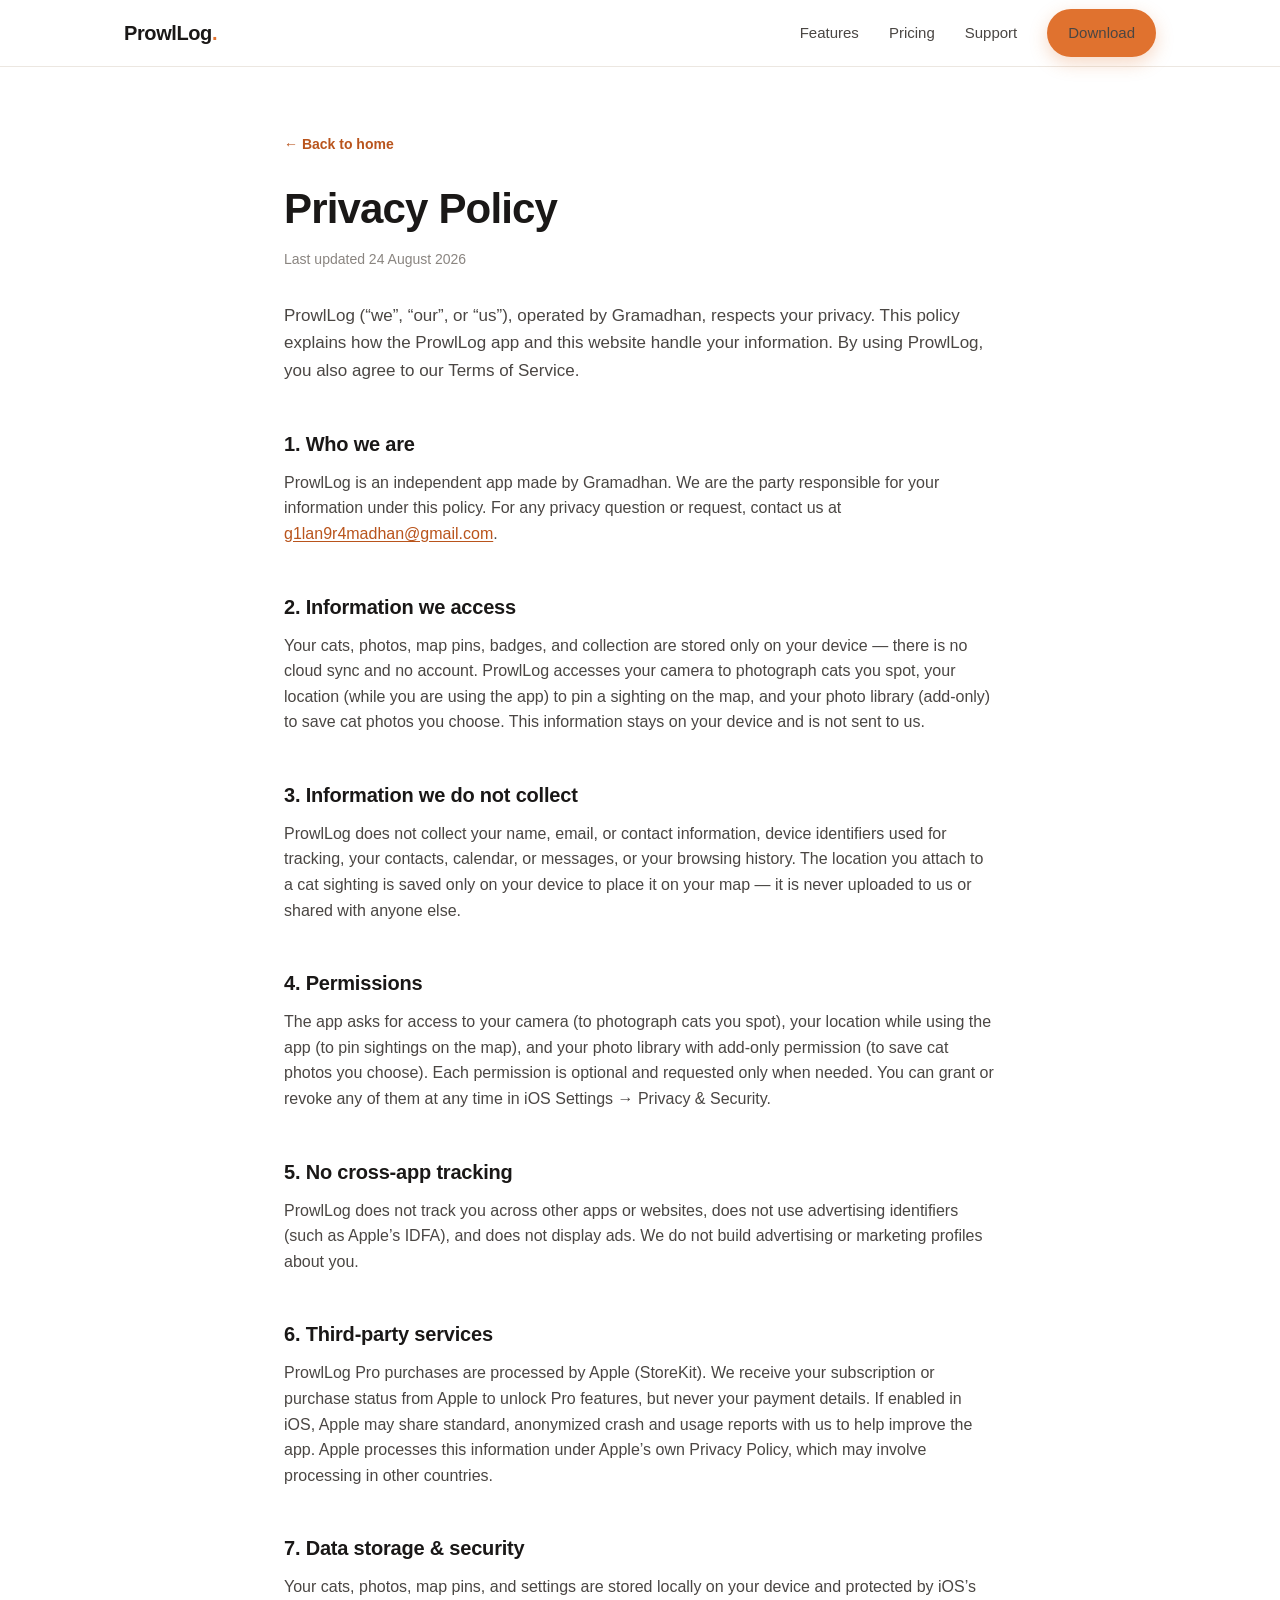
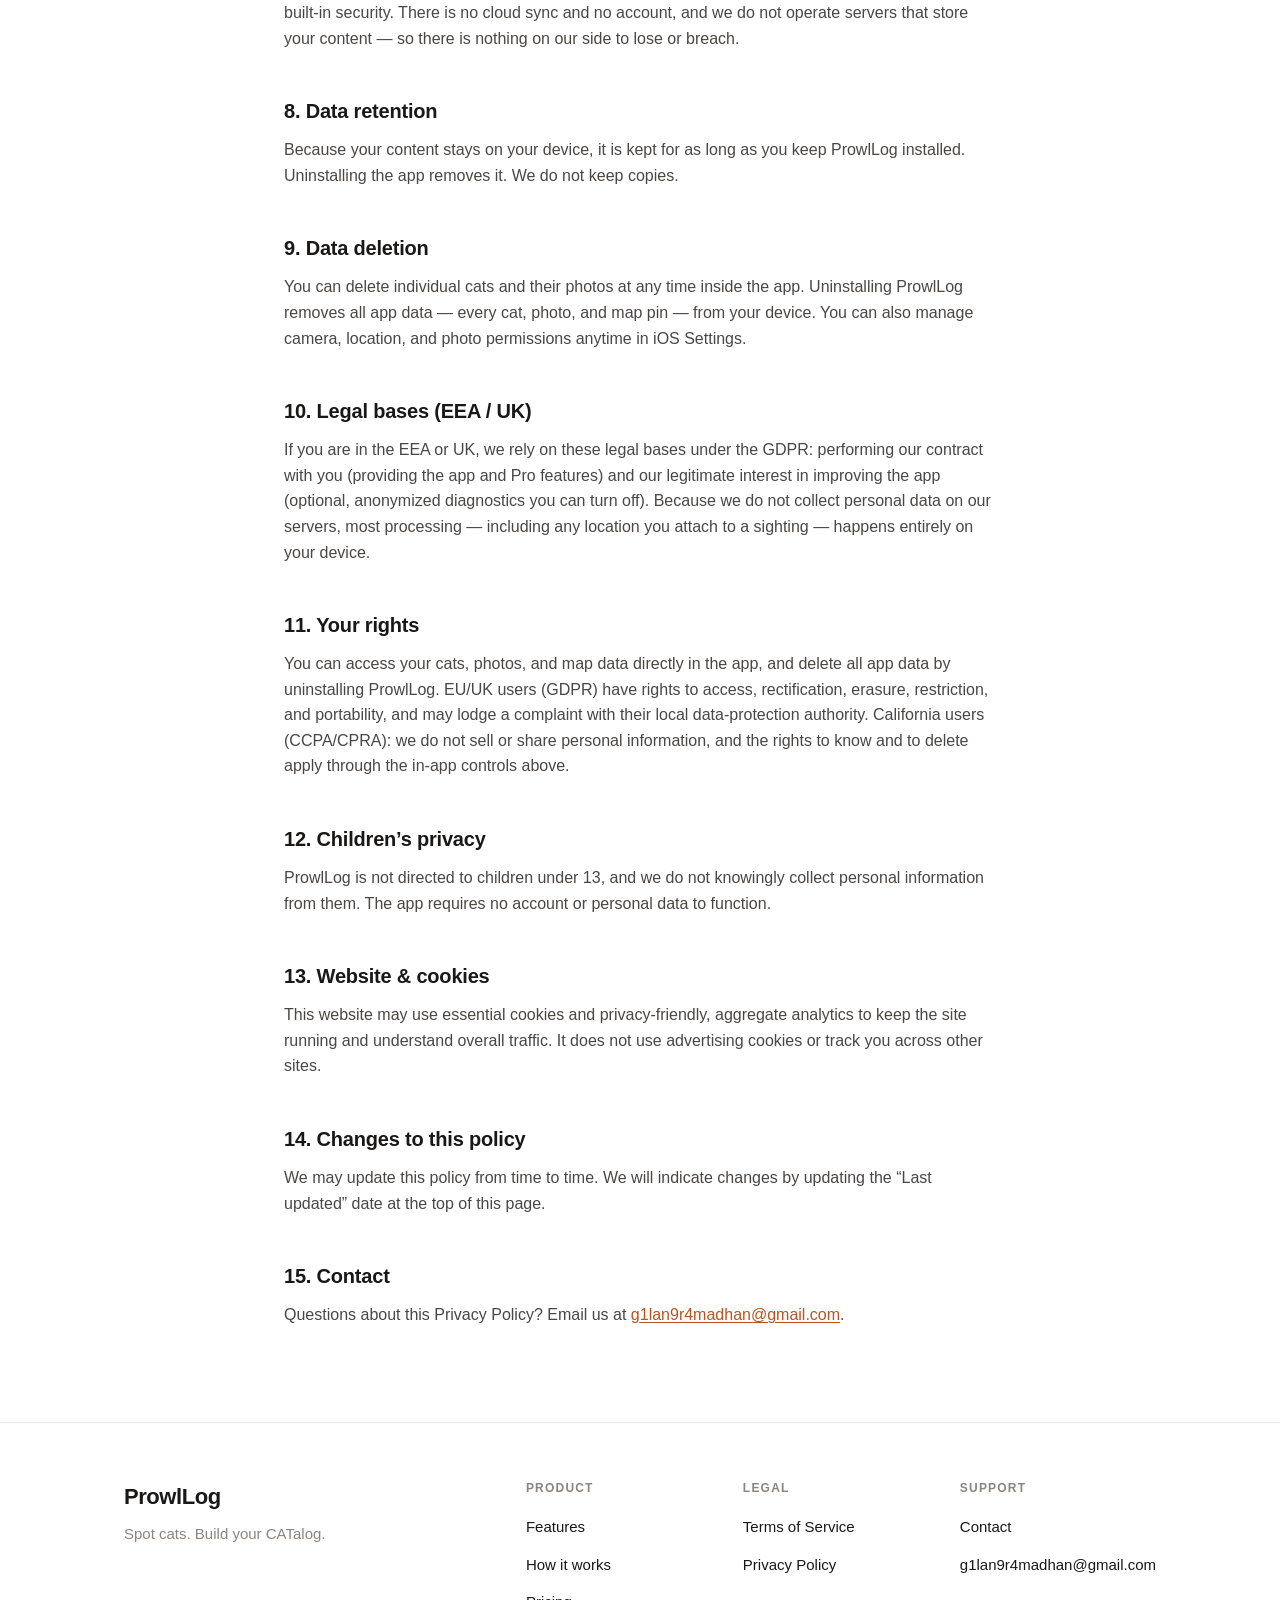
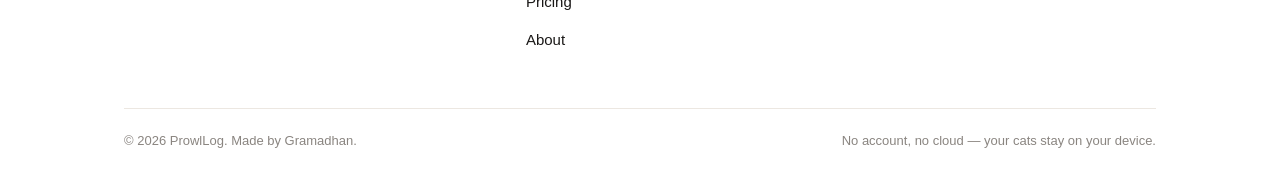
==== privacy.html @ f8a2b611 "Initial commit: ProwlLog App website" ====
<!DOCTYPE html>
<html lang="en">
<head>
  <meta charset="UTF-8" />
  <meta name="viewport" content="width=device-width, initial-scale=1.0" />
  <title>Privacy Policy — ProwlLog</title>
  <meta name="description" content="The Privacy Policy for the ProwlLog app and website." />
  <link rel="stylesheet" href="styles.css" />
  <link rel="icon" href="data:image/svg+xml,<svg xmlns='http://www.w3.org/2000/svg' viewBox='0 0 100 100'><text y='.9em' font-size='90'>🐈</text></svg>" />
</head>
<body>

  <!-- ===== Nav ===== -->
  <header class="nav">
    <div class="wrap nav__inner">
      <a href="index.html" class="brand">ProwlLog<span class="dot">.</span></a>
      <nav class="nav__links">
        <a href="index.html#features">Features</a>
        <a href="index.html#pricing">Pricing</a>
        <a href="index.html#support">Support</a>
        <a href="index.html#download" class="btn btn--primary nav__cta">Download</a>
      </nav>
    </div>
  </header>

  <main class="legal">
    <div class="wrap legal__wrap">
      <a href="index.html" class="back">← Back to home</a>
      <h1>Privacy Policy</h1>
      <p class="updated">Last updated 24 August 2026</p>

      <p class="intro">
        ProwlLog (“we”, “our”, or “us”), operated by Gramadhan, respects your privacy. This policy explains
        how the ProwlLog app and this website handle your information. By using ProwlLog, you also agree to
        our Terms of Service.
      </p>

      <h2>1. Who we are</h2>
      <p>
        ProwlLog is an independent app made by Gramadhan. We are the party responsible for your information under
        this policy. For any privacy question or request, contact us at
        <a class="inline" href="mailto:g1lan9r4madhan@gmail.com">g1lan9r4madhan@gmail.com</a>.
      </p>

      <h2>2. Information we access</h2>
      <p>
        Your cats, photos, map pins, badges, and collection are stored only on your device — there is no
        cloud sync and no account. ProwlLog accesses your camera to photograph cats you spot, your location
        (while you are using the app) to pin a sighting on the map, and your photo library (add-only) to save
        cat photos you choose. This information stays on your device and is not sent to us.
      </p>

      <h2>3. Information we do not collect</h2>
      <p>
        ProwlLog does not collect your name, email, or contact information, device identifiers used for
        tracking, your contacts, calendar, or messages, or your browsing history. The location you attach to a
        cat sighting is saved only on your device to place it on your map — it is never uploaded to us or
        shared with anyone else.
      </p>

      <h2>4. Permissions</h2>
      <p>
        The app asks for access to your camera (to photograph cats you spot), your location while using the app
        (to pin sightings on the map), and your photo library with add-only permission (to save cat photos you
        choose). Each permission is optional and requested only when needed. You can grant or revoke any of them
        at any time in iOS Settings → Privacy &amp; Security.
      </p>

      <h2>5. No cross-app tracking</h2>
      <p>
        ProwlLog does not track you across other apps or websites, does not use advertising identifiers (such as
        Apple’s IDFA), and does not display ads. We do not build advertising or marketing profiles about you.
      </p>

      <h2>6. Third-party services</h2>
      <p>
        ProwlLog Pro purchases are processed by Apple (StoreKit). We receive your subscription or purchase status
        from Apple to unlock Pro features, but never your payment details. If enabled in iOS, Apple may share
        standard, anonymized crash and usage reports with us to help improve the app. Apple processes this
        information under Apple’s own Privacy Policy, which may involve processing in other countries.
      </p>

      <h2>7. Data storage &amp; security</h2>
      <p>
        Your cats, photos, map pins, and settings are stored locally on your device and protected by iOS’s
        built-in security. There is no cloud sync and no account, and we do not operate servers that store your
        content — so there is nothing on our side to lose or breach.
      </p>

      <h2>8. Data retention</h2>
      <p>
        Because your content stays on your device, it is kept for as long as you keep ProwlLog installed.
        Uninstalling the app removes it. We do not keep copies.
      </p>

      <h2>9. Data deletion</h2>
      <p>
        You can delete individual cats and their photos at any time inside the app. Uninstalling ProwlLog removes
        all app data — every cat, photo, and map pin — from your device. You can also manage camera, location,
        and photo permissions anytime in iOS Settings.
      </p>

      <h2>10. Legal bases (EEA / UK)</h2>
      <p>
        If you are in the EEA or UK, we rely on these legal bases under the GDPR: performing our contract with
        you (providing the app and Pro features) and our legitimate interest in improving the app (optional,
        anonymized diagnostics you can turn off). Because we do not collect personal data on our servers, most
        processing — including any location you attach to a sighting — happens entirely on your device.
      </p>

      <h2>11. Your rights</h2>
      <p>
        You can access your cats, photos, and map data directly in the app, and delete all app data by
        uninstalling ProwlLog. EU/UK users (GDPR) have rights to access, rectification, erasure, restriction,
        and portability, and may lodge a complaint with their local data-protection authority. California users
        (CCPA/CPRA): we do not sell or share personal information, and the rights to know and to delete apply
        through the in-app controls above.
      </p>

      <h2>12. Children’s privacy</h2>
      <p>
        ProwlLog is not directed to children under 13, and we do not knowingly collect personal information from
        them. The app requires no account or personal data to function.
      </p>

      <h2>13. Website &amp; cookies</h2>
      <p>
        This website may use essential cookies and privacy-friendly, aggregate analytics to keep the site running
        and understand overall traffic. It does not use advertising cookies or track you across other sites.
      </p>

      <h2>14. Changes to this policy</h2>
      <p>
        We may update this policy from time to time. We will indicate changes by updating the “Last updated”
        date at the top of this page.
      </p>

      <h2>15. Contact</h2>
      <p>
        Questions about this Privacy Policy? Email us at
        <a class="inline" href="mailto:g1lan9r4madhan@gmail.com">g1lan9r4madhan@gmail.com</a>.
      </p>
    </div>
  </main>

  <!-- ===== Footer ===== -->
  <footer class="footer">
    <div class="wrap">
      <div class="footer__grid">
        <div class="footer__brand">
          <div class="name">ProwlLog</div>
          <div class="tag">Spot cats. Build your CATalog.</div>
        </div>
        <div class="footer__col">
          <h4>Product</h4>
          <ul>
            <li><a href="index.html#features">Features</a></li>
            <li><a href="index.html#how">How it works</a></li>
            <li><a href="index.html#pricing">Pricing</a></li>
            <li><a href="index.html#support">About</a></li>
          </ul>
        </div>
        <div class="footer__col">
          <h4>Legal</h4>
          <ul>
            <li><a href="terms.html">Terms of Service</a></li>
            <li><a href="privacy.html">Privacy Policy</a></li>
          </ul>
        </div>
        <div class="footer__col">
          <h4>Support</h4>
          <ul>
            <li><a href="mailto:g1lan9r4madhan@gmail.com">Contact</a></li>
            <li><a href="mailto:g1lan9r4madhan@gmail.com">g1lan9r4madhan@gmail.com</a></li>
          </ul>
        </div>
      </div>
      <div class="footer__bottom">
        <span>© 2026 ProwlLog. Made by Gramadhan.</span>
        <span>No account, no cloud — your cats stay on your device.</span>
      </div>
    </div>
  </footer>

</body>
</html>
---- styles.css ----
/* ===========================================================
   ProwlLog — Landing site styles
   Clean, minimal, warm accent. Light theme.
   =========================================================== */

:root {
  /* Palette */
  --bg: #ffffff;
  --bg-soft: #faf8f5;      /* warm off-white */
  --bg-card: #ffffff;
  --ink: #1a1817;          /* near-black text */
  --ink-soft: #4a4643;     /* secondary text */
  --muted: #8a8580;        /* labels, captions */
  --line: #ece7e1;         /* hairline borders */
  --accent: #e0722f;       /* warm amber */
  --accent-soft: #f6ede4;  /* accent tint */
  --accent-ink: #b9541c;   /* accent text on light */

  --radius: 18px;
  --radius-sm: 12px;
  --maxw: 1080px;
  --shadow: 0 1px 2px rgba(26, 24, 23, .04), 0 12px 32px rgba(26, 24, 23, .06);

  --font: -apple-system, BlinkMacSystemFont, "SF Pro Display", "Inter",
          "Segoe UI", Roboto, Helvetica, Arial, sans-serif;
}

* { box-sizing: border-box; }

html { scroll-behavior: smooth; }

body {
  margin: 0;
  font-family: var(--font);
  color: var(--ink);
  background: var(--bg);
  line-height: 1.6;
  -webkit-font-smoothing: antialiased;
  text-rendering: optimizeLegibility;
}

img { max-width: 100%; display: block; }

a { color: inherit; text-decoration: none; }

.wrap {
  width: 100%;
  max-width: var(--maxw);
  margin: 0 auto;
  padding: 0 24px;
}

/* ---------- Nav ---------- */
.nav {
  position: sticky;
  top: 0;
  z-index: 50;
  background: rgba(255, 255, 255, .78);
  backdrop-filter: saturate(180%) blur(18px);
  -webkit-backdrop-filter: saturate(180%) blur(18px);
  border-bottom: 1px solid var(--line);
}
.nav__inner {
  display: flex;
  align-items: center;
  justify-content: space-between;
  height: 66px;
}
.brand {
  font-weight: 800;
  font-size: 20px;
  letter-spacing: -0.02em;
}
.brand .dot { color: var(--accent); }
.nav__links {
  display: flex;
  gap: 30px;
  align-items: center;
}
.nav__links a {
  color: var(--ink-soft);
  font-size: 15px;
  font-weight: 500;
  transition: color .15s ease;
}
.nav__links a:hover { color: var(--ink); }

.btn {
  display: inline-flex;
  align-items: center;
  gap: 8px;
  font-weight: 600;
  font-size: 15px;
  padding: 11px 20px;
  border-radius: 999px;
  transition: transform .12s ease, box-shadow .15s ease, background .15s ease;
  border: 1px solid transparent;
  cursor: pointer;
}
.btn--primary {
  background: var(--accent);
  color: #fff;
  box-shadow: 0 6px 18px rgba(224, 114, 47, .28);
}
.btn--primary:hover { transform: translateY(-1px); box-shadow: 0 10px 24px rgba(224, 114, 47, .34); }
.btn--ghost {
  background: transparent;
  color: var(--ink);
  border-color: var(--line);
}
.btn--ghost:hover { background: var(--bg-soft); }

.nav__cta { display: inline-flex; }

/* ---------- Hero ---------- */
.hero {
  position: relative;
  overflow: hidden;
  padding: 96px 0 80px;
  background:
    radial-gradient(120% 90% at 80% -10%, rgba(224,114,47,.10), transparent 60%),
    radial-gradient(90% 80% at 0% 0%, rgba(224,114,47,.05), transparent 55%),
    var(--bg);
}
.hero__inner { max-width: 760px; }
.eyebrow {
  display: inline-flex;
  align-items: center;
  gap: 8px;
  font-size: 13px;
  font-weight: 600;
  letter-spacing: .02em;
  color: var(--accent-ink);
  background: var(--accent-soft);
  padding: 7px 14px;
  border-radius: 999px;
  margin-bottom: 22px;
}
.hero h1 {
  font-size: clamp(38px, 6vw, 62px);
  line-height: 1.05;
  letter-spacing: -0.03em;
  font-weight: 800;
  margin: 0 0 20px;
}
.hero p.lead {
  font-size: clamp(17px, 2.3vw, 20px);
  color: var(--ink-soft);
  margin: 0 0 34px;
  max-width: 620px;
}
.hero__cta { display: flex; gap: 14px; flex-wrap: wrap; align-items: center; }
.hero__note { color: var(--muted); font-size: 14px; }

/* ---------- Section scaffolding ---------- */
.section { padding: 84px 0; }
.section--soft { background: var(--bg-soft); border-top: 1px solid var(--line); border-bottom: 1px solid var(--line); }
.section__head { max-width: 640px; margin-bottom: 48px; }
.section__head.center { margin-left: auto; margin-right: auto; text-align: center; }
.kicker {
  text-transform: uppercase;
  letter-spacing: .12em;
  font-size: 12px;
  font-weight: 700;
  color: var(--accent-ink);
  margin: 0 0 12px;
}
.section h2 {
  font-size: clamp(28px, 4vw, 40px);
  letter-spacing: -0.02em;
  font-weight: 800;
  margin: 0 0 14px;
  line-height: 1.1;
}
.section__head p { color: var(--ink-soft); font-size: 17px; margin: 0; }

/* ---------- Features ---------- */
.grid {
  display: grid;
  grid-template-columns: repeat(3, 1fr);
  gap: 20px;
}
.card {
  background: var(--bg-card);
  border: 1px solid var(--line);
  border-radius: var(--radius);
  padding: 26px;
  box-shadow: var(--shadow);
  transition: transform .15s ease, box-shadow .15s ease;
}
.card:hover { transform: translateY(-3px); box-shadow: 0 4px 8px rgba(26,24,23,.05), 0 20px 44px rgba(26,24,23,.10); }
.card__icon {
  width: 46px; height: 46px;
  display: grid; place-items: center;
  border-radius: 12px;
  background: var(--accent-soft);
  font-size: 22px;
  margin-bottom: 16px;
}
.card h3 { margin: 0 0 8px; font-size: 18px; letter-spacing: -0.01em; }
.card p { margin: 0; color: var(--ink-soft); font-size: 15px; }

/* ---------- How it works ---------- */
.steps { display: grid; grid-template-columns: repeat(3, 1fr); gap: 24px; counter-reset: step; }
.step { position: relative; padding-top: 8px; }
.step__num {
  width: 40px; height: 40px;
  display: grid; place-items: center;
  border-radius: 999px;
  background: var(--accent);
  color: #fff;
  font-weight: 700;
  margin-bottom: 16px;
}
.step h3 { margin: 0 0 6px; font-size: 19px; }
.step p { margin: 0; color: var(--ink-soft); font-size: 15px; }

/* ---------- Pricing ---------- */
.pricing { display: grid; grid-template-columns: repeat(2, 1fr); gap: 22px; max-width: 760px; margin: 0 auto; }
.plan {
  background: var(--bg-card);
  border: 1px solid var(--line);
  border-radius: var(--radius);
  padding: 32px;
  box-shadow: var(--shadow);
  position: relative;
}
.plan--featured { border-color: var(--accent); box-shadow: 0 8px 30px rgba(224,114,47,.16); }
.plan__tag {
  position: absolute; top: 20px; right: 20px;
  font-size: 12px; font-weight: 700;
  color: var(--accent-ink); background: var(--accent-soft);
  padding: 5px 11px; border-radius: 999px;
}
.plan h3 { margin: 0 0 6px; font-size: 20px; }
.plan__price { font-size: 34px; font-weight: 800; letter-spacing: -0.02em; margin: 12px 0 4px; }
.plan__price span { font-size: 15px; font-weight: 500; color: var(--muted); }
.plan__sub { color: var(--ink-soft); font-size: 15px; margin: 0 0 20px; }
.plan ul { list-style: none; padding: 0; margin: 0 0 26px; }
.plan li { position: relative; padding-left: 26px; margin-bottom: 10px; color: var(--ink-soft); font-size: 15px; }
.plan li::before {
  content: "✓"; position: absolute; left: 0; top: 0;
  color: var(--accent); font-weight: 800;
}
.plan .btn { width: 100%; justify-content: center; }
.pricing__note { text-align: center; color: var(--muted); font-size: 13px; margin-top: 24px; max-width: 620px; margin-left: auto; margin-right: auto; }

/* ---------- Support ---------- */
.support__box {
  background: var(--bg-card);
  border: 1px solid var(--line);
  border-radius: var(--radius);
  padding: 40px;
  box-shadow: var(--shadow);
  display: grid;
  grid-template-columns: 1.3fr 1fr;
  gap: 32px;
  align-items: center;
}
.support__box h2 { margin: 0 0 10px; }
.support__box p { margin: 0; color: var(--ink-soft); }
.support__mail {
  text-align: center;
}
.support__mail .btn { margin-top: 4px; }
.support__mail .addr { display: block; margin-top: 14px; color: var(--muted); font-size: 14px; }

/* ---------- Footer ---------- */
.footer {
  border-top: 1px solid var(--line);
  padding: 56px 0 40px;
  background: var(--bg);
}
.footer__grid {
  display: grid;
  grid-template-columns: 2fr 1fr 1fr 1fr;
  gap: 32px;
}
.footer__brand .name { font-weight: 800; font-size: 22px; letter-spacing: -0.02em; }
.footer__brand .tag { color: var(--muted); margin-top: 8px; font-size: 15px; }
.footer__col h4 {
  text-transform: uppercase;
  letter-spacing: .1em;
  font-size: 12px;
  font-weight: 700;
  color: var(--muted);
  margin: 0 0 16px;
}
.footer__col ul { list-style: none; margin: 0; padding: 0; }
.footer__col li { margin-bottom: 12px; }
.footer__col a, .footer__col span { color: var(--ink); font-size: 15px; }
.footer__col a:hover { color: var(--accent-ink); }
.footer__bottom {
  margin-top: 44px;
  padding-top: 22px;
  border-top: 1px solid var(--line);
  display: flex;
  justify-content: space-between;
  flex-wrap: wrap;
  gap: 10px;
  color: var(--muted);
  font-size: 13px;
}

/* ---------- Legal pages ---------- */
.legal { padding: 64px 0 80px; }
.legal__wrap { max-width: 760px; margin: 0 auto; }
.legal a.back { color: var(--accent-ink); font-size: 14px; font-weight: 600; }
.legal h1 { font-size: clamp(30px, 5vw, 42px); letter-spacing: -0.02em; margin: 18px 0 6px; }
.legal .updated { color: var(--muted); font-size: 14px; margin: 0 0 32px; }
.legal .intro { font-size: 17px; color: var(--ink-soft); margin-bottom: 8px; }
.legal h2 {
  font-size: 20px;
  letter-spacing: -0.01em;
  margin: 36px 0 10px;
  padding-top: 8px;
}
.legal p { color: var(--ink-soft); margin: 0 0 14px; }
.legal a.inline { color: var(--accent-ink); text-decoration: underline; text-underline-offset: 2px; }

/* ---------- Responsive ---------- */
@media (max-width: 860px) {
  .grid, .steps { grid-template-columns: 1fr; }
  .pricing { grid-template-columns: 1fr; }
  .support__box { grid-template-columns: 1fr; text-align: center; }
  .footer__grid { grid-template-columns: 1fr 1fr; }
  .nav__links a:not(.nav__cta) { display: none; }
}
@media (max-width: 520px) {
  .footer__grid { grid-template-columns: 1fr; }
  .section { padding: 60px 0; }
  .hero { padding: 72px 0 60px; }
}
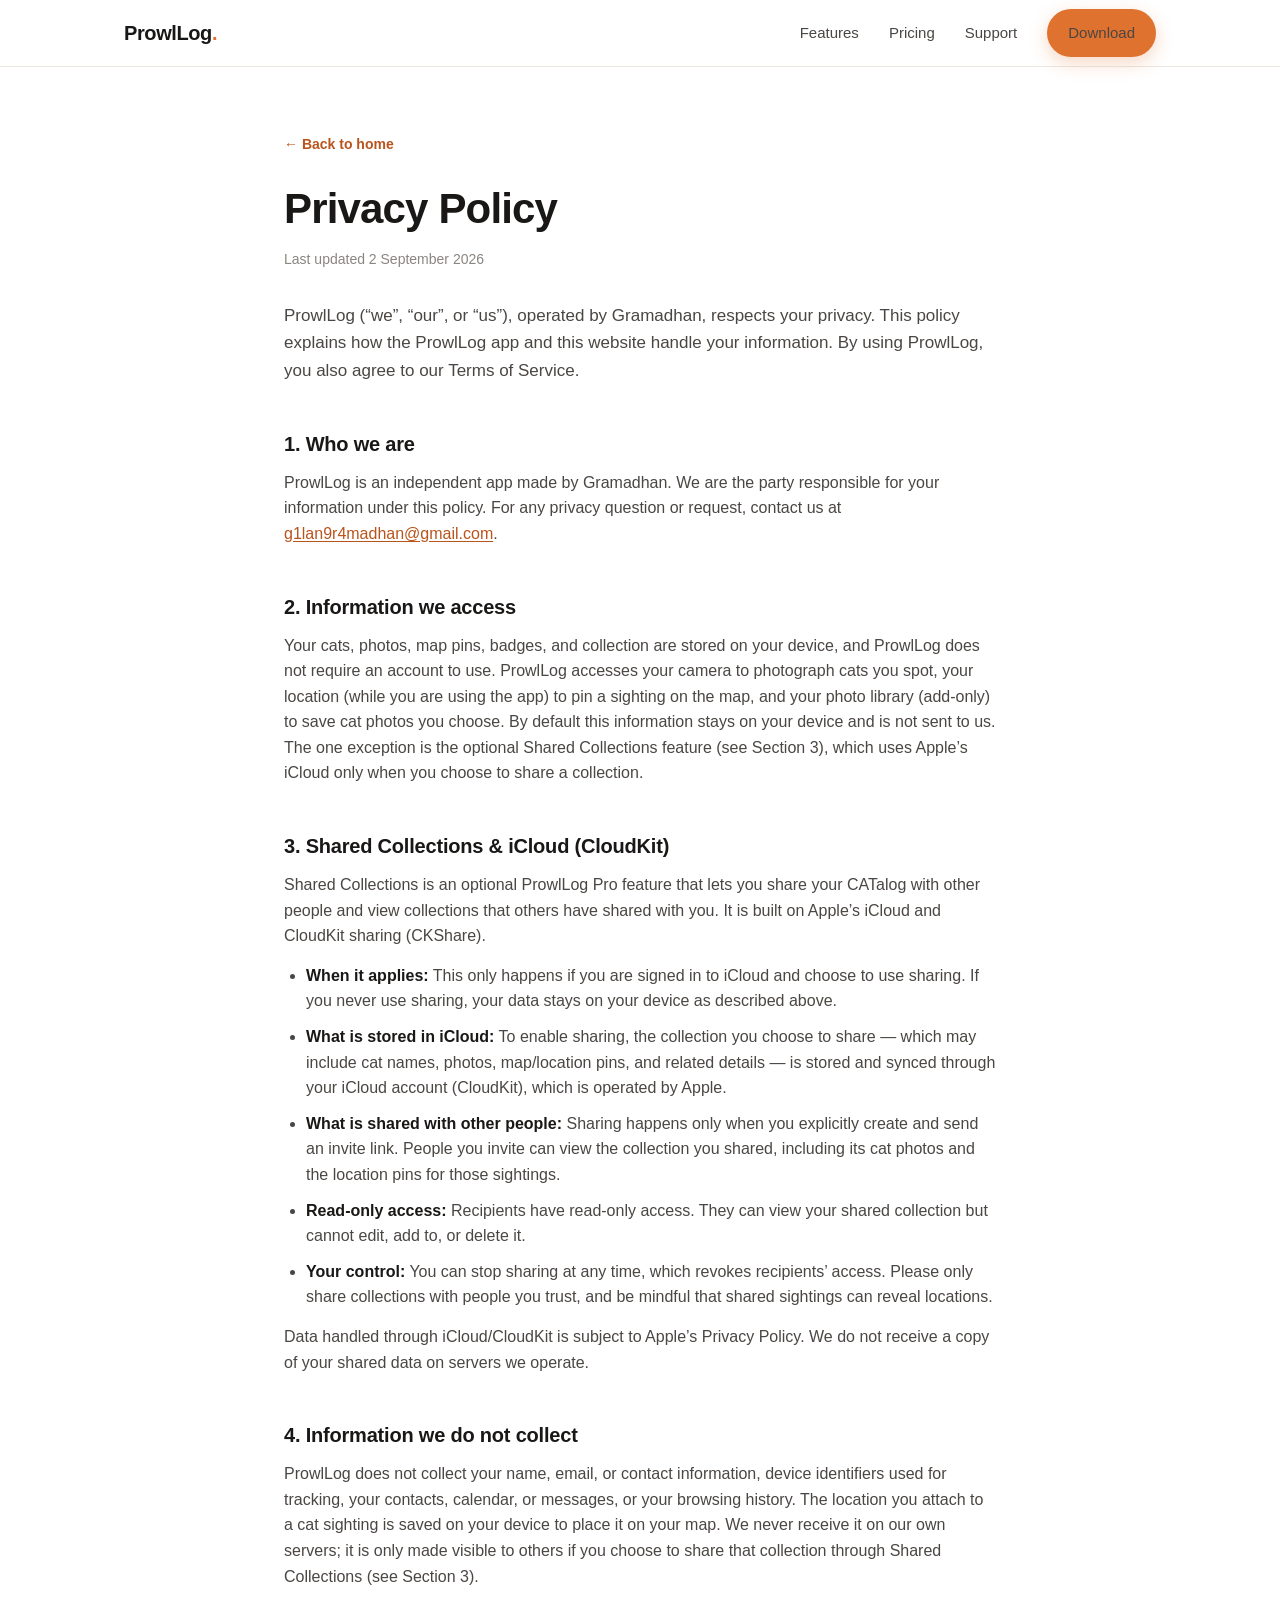
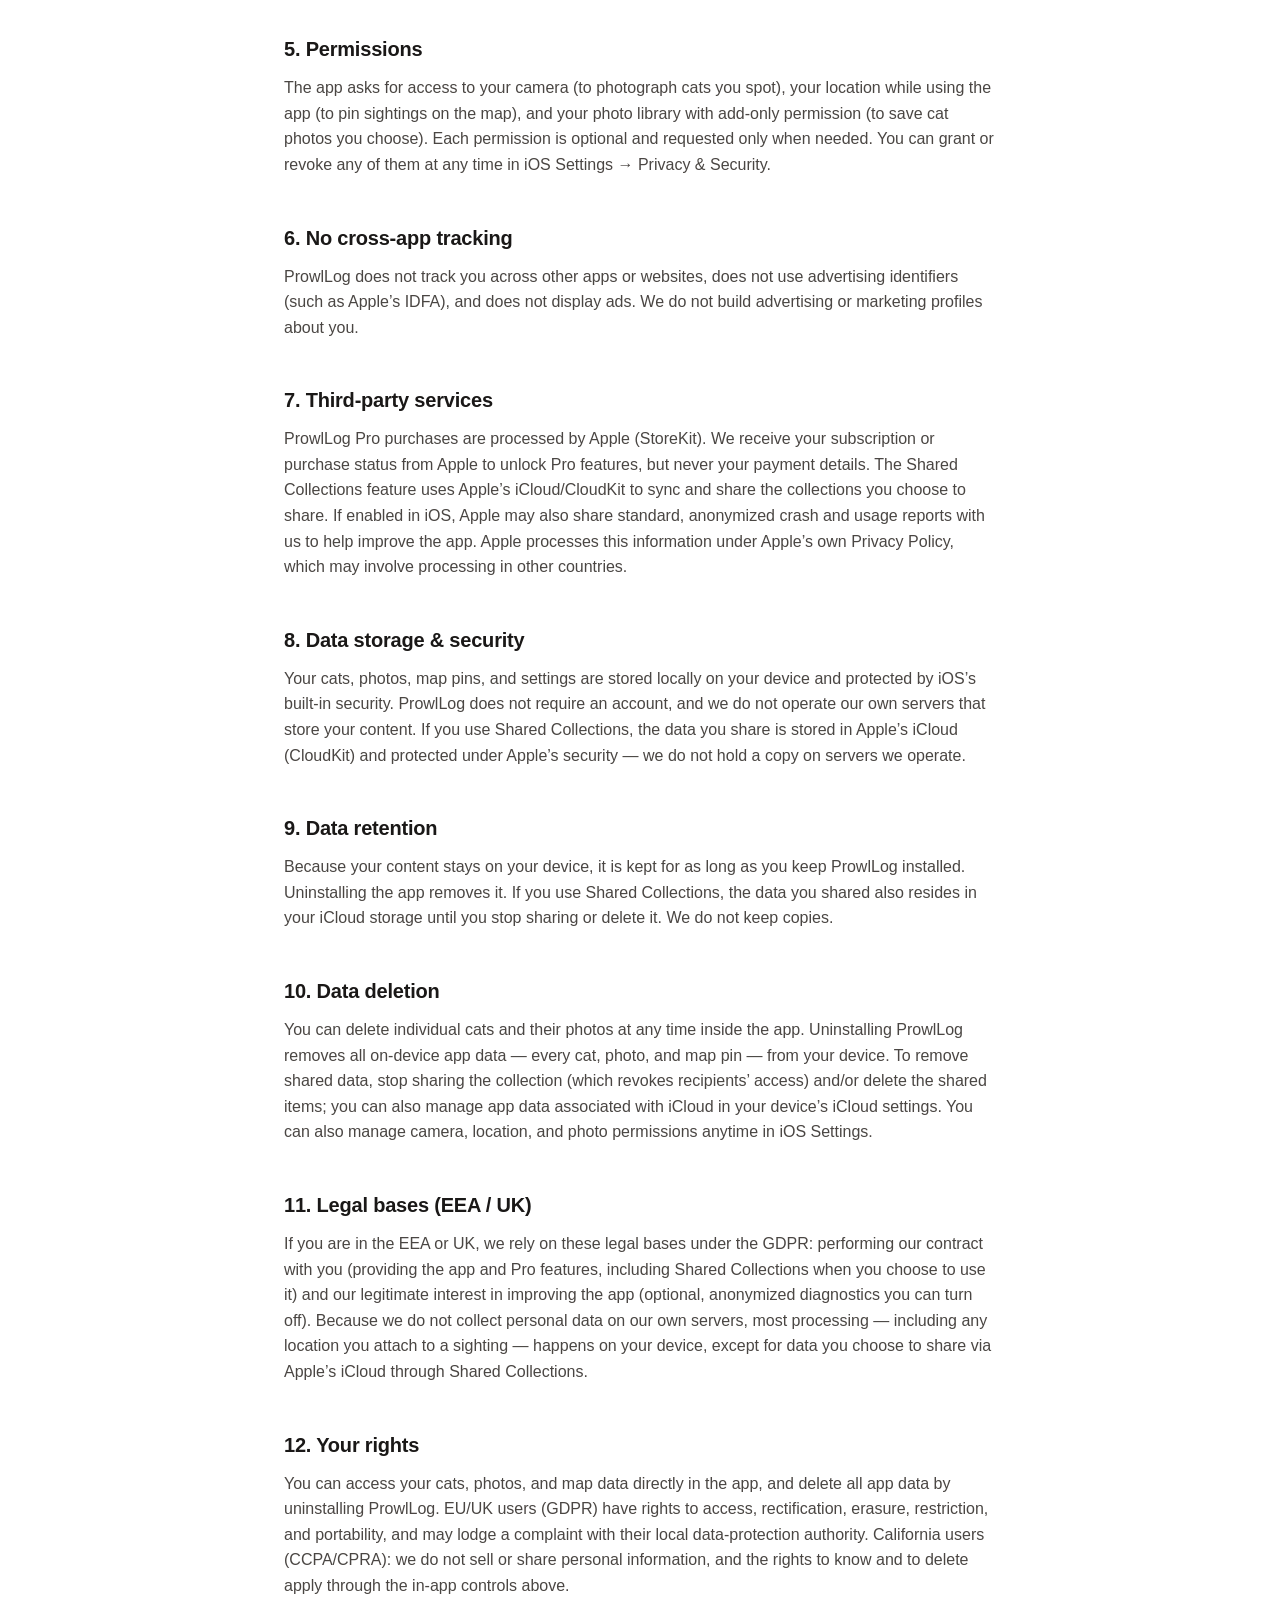
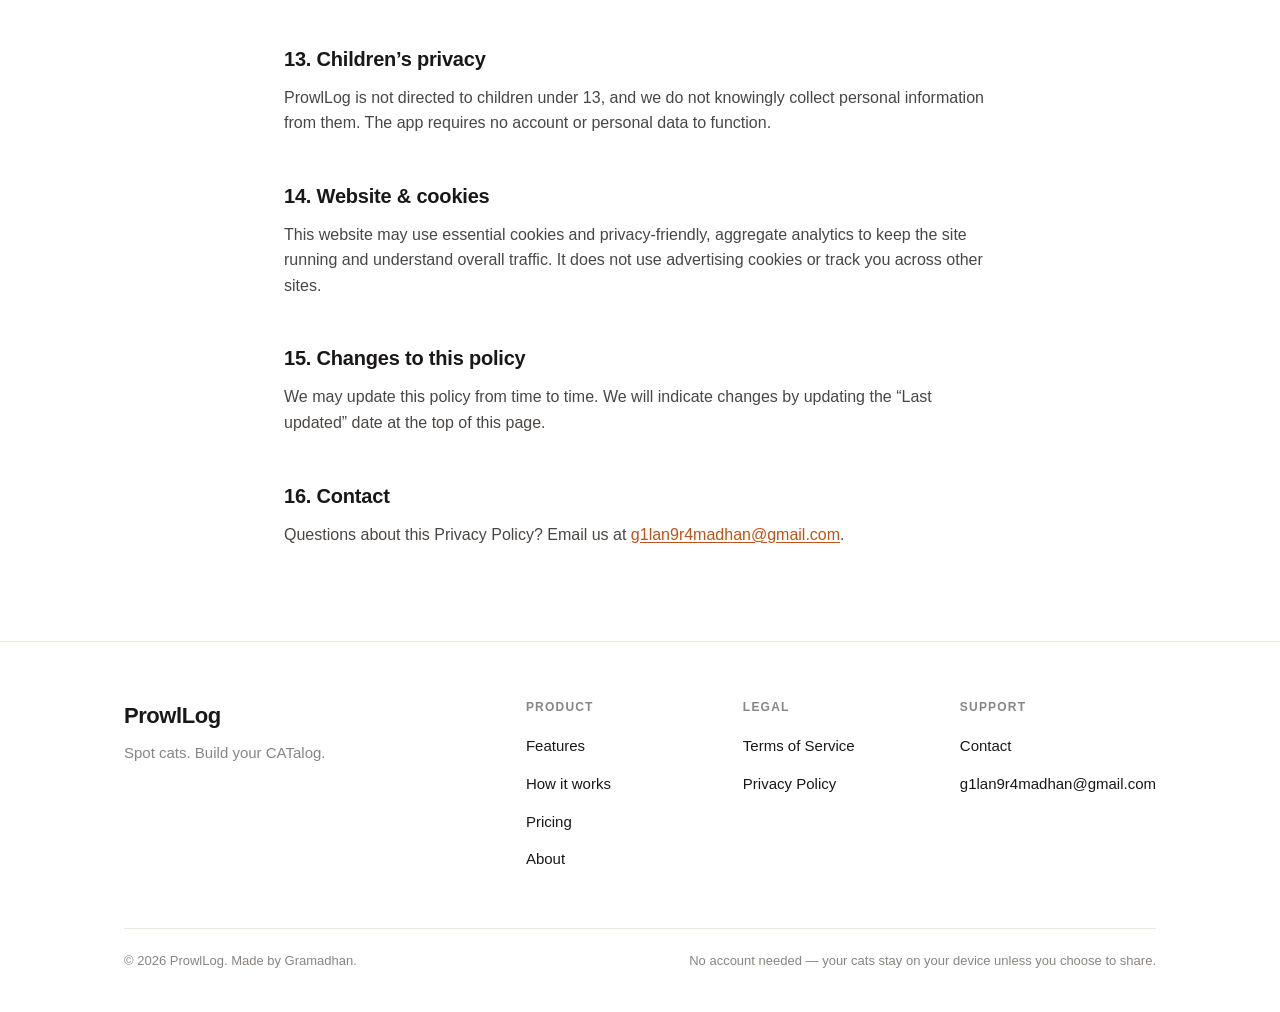
==== commit 4c1406df: "Update pricing, add Shared Collections, refresh legal pages - Pricing: add Monthly ($2.99/mo), Yearl" ====
--- a/privacy.html
+++ b/privacy.html
@@ -27,7 +27,7 @@
     <div class="wrap legal__wrap">
       <a href="index.html" class="back">← Back to home</a>
       <h1>Privacy Policy</h1>
-      <p class="updated">Last updated 24 August 2026</p>
+      <p class="updated">Last updated 2 September 2026</p>
 
       <p class="intro">
         ProwlLog (“we”, “our”, or “us”), operated by Gramadhan, respects your privacy. This policy explains
@@ -44,21 +44,50 @@
 
       <h2>2. Information we access</h2>
       <p>
-        Your cats, photos, map pins, badges, and collection are stored only on your device — there is no
-        cloud sync and no account. ProwlLog accesses your camera to photograph cats you spot, your location
+        Your cats, photos, map pins, badges, and collection are stored on your device, and ProwlLog does not
+        require an account to use. ProwlLog accesses your camera to photograph cats you spot, your location
         (while you are using the app) to pin a sighting on the map, and your photo library (add-only) to save
-        cat photos you choose. This information stays on your device and is not sent to us.
-      </p>
-
-      <h2>3. Information we do not collect</h2>
+        cat photos you choose. By default this information stays on your device and is not sent to us. The one
+        exception is the optional Shared Collections feature (see Section 3), which uses Apple’s iCloud only
+        when you choose to share a collection.
+      </p>
+
+      <h2>3. Shared Collections &amp; iCloud (CloudKit)</h2>
+      <p>
+        Shared Collections is an optional ProwlLog Pro feature that lets you share your CATalog with other
+        people and view collections that others have shared with you. It is built on Apple’s iCloud and
+        CloudKit sharing (CKShare).
+      </p>
+      <ul class="legal__list">
+        <li><strong>When it applies:</strong> This only happens if you are signed in to iCloud and choose to
+          use sharing. If you never use sharing, your data stays on your device as described above.</li>
+        <li><strong>What is stored in iCloud:</strong> To enable sharing, the collection you choose to share —
+          which may include cat names, photos, map/location pins, and related details — is stored and synced
+          through your iCloud account (CloudKit), which is operated by Apple.</li>
+        <li><strong>What is shared with other people:</strong> Sharing happens only when you explicitly create
+          and send an invite link. People you invite can view the collection you shared, including its cat
+          photos and the location pins for those sightings.</li>
+        <li><strong>Read-only access:</strong> Recipients have read-only access. They can view your shared
+          collection but cannot edit, add to, or delete it.</li>
+        <li><strong>Your control:</strong> You can stop sharing at any time, which revokes recipients’ access.
+          Please only share collections with people you trust, and be mindful that shared sightings can reveal
+          locations.</li>
+      </ul>
+      <p>
+        Data handled through iCloud/CloudKit is subject to Apple’s Privacy Policy. We do not receive a copy of
+        your shared data on servers we operate.
+      </p>
+
+      <h2>4. Information we do not collect</h2>
       <p>
         ProwlLog does not collect your name, email, or contact information, device identifiers used for
         tracking, your contacts, calendar, or messages, or your browsing history. The location you attach to a
-        cat sighting is saved only on your device to place it on your map — it is never uploaded to us or
-        shared with anyone else.
-      </p>
-
-      <h2>4. Permissions</h2>
+        cat sighting is saved on your device to place it on your map. We never receive it on our own servers;
+        it is only made visible to others if you choose to share that collection through Shared Collections
+        (see Section 3).
+      </p>
+
+      <h2>5. Permissions</h2>
       <p>
         The app asks for access to your camera (to photograph cats you spot), your location while using the app
         (to pin sightings on the map), and your photo library with add-only permission (to save cat photos you
@@ -66,49 +95,56 @@
         at any time in iOS Settings → Privacy &amp; Security.
       </p>
 
-      <h2>5. No cross-app tracking</h2>
+      <h2>6. No cross-app tracking</h2>
       <p>
         ProwlLog does not track you across other apps or websites, does not use advertising identifiers (such as
         Apple’s IDFA), and does not display ads. We do not build advertising or marketing profiles about you.
       </p>
 
-      <h2>6. Third-party services</h2>
+      <h2>7. Third-party services</h2>
       <p>
         ProwlLog Pro purchases are processed by Apple (StoreKit). We receive your subscription or purchase status
-        from Apple to unlock Pro features, but never your payment details. If enabled in iOS, Apple may share
-        standard, anonymized crash and usage reports with us to help improve the app. Apple processes this
-        information under Apple’s own Privacy Policy, which may involve processing in other countries.
-      </p>
-
-      <h2>7. Data storage &amp; security</h2>
+        from Apple to unlock Pro features, but never your payment details. The Shared Collections feature uses
+        Apple’s iCloud/CloudKit to sync and share the collections you choose to share. If enabled in iOS, Apple
+        may also share standard, anonymized crash and usage reports with us to help improve the app. Apple
+        processes this information under Apple’s own Privacy Policy, which may involve processing in other countries.
+      </p>
+
+      <h2>8. Data storage &amp; security</h2>
       <p>
         Your cats, photos, map pins, and settings are stored locally on your device and protected by iOS’s
-        built-in security. There is no cloud sync and no account, and we do not operate servers that store your
-        content — so there is nothing on our side to lose or breach.
-      </p>
-
-      <h2>8. Data retention</h2>
+        built-in security. ProwlLog does not require an account, and we do not operate our own servers that store
+        your content. If you use Shared Collections, the data you share is stored in Apple’s iCloud (CloudKit) and
+        protected under Apple’s security — we do not hold a copy on servers we operate.
+      </p>
+
+      <h2>9. Data retention</h2>
       <p>
         Because your content stays on your device, it is kept for as long as you keep ProwlLog installed.
-        Uninstalling the app removes it. We do not keep copies.
-      </p>
-
-      <h2>9. Data deletion</h2>
+        Uninstalling the app removes it. If you use Shared Collections, the data you shared also resides in your
+        iCloud storage until you stop sharing or delete it. We do not keep copies.
+      </p>
+
+      <h2>10. Data deletion</h2>
       <p>
         You can delete individual cats and their photos at any time inside the app. Uninstalling ProwlLog removes
-        all app data — every cat, photo, and map pin — from your device. You can also manage camera, location,
-        and photo permissions anytime in iOS Settings.
-      </p>
-
-      <h2>10. Legal bases (EEA / UK)</h2>
+        all on-device app data — every cat, photo, and map pin — from your device. To remove shared data, stop
+        sharing the collection (which revokes recipients’ access) and/or delete the shared items; you can also
+        manage app data associated with iCloud in your device’s iCloud settings. You can also manage camera,
+        location, and photo permissions anytime in iOS Settings.
+      </p>
+
+      <h2>11. Legal bases (EEA / UK)</h2>
       <p>
         If you are in the EEA or UK, we rely on these legal bases under the GDPR: performing our contract with
-        you (providing the app and Pro features) and our legitimate interest in improving the app (optional,
-        anonymized diagnostics you can turn off). Because we do not collect personal data on our servers, most
-        processing — including any location you attach to a sighting — happens entirely on your device.
-      </p>
-
-      <h2>11. Your rights</h2>
+        you (providing the app and Pro features, including Shared Collections when you choose to use it) and our
+        legitimate interest in improving the app (optional, anonymized diagnostics you can turn off). Because we
+        do not collect personal data on our own servers, most processing — including any location you attach to a
+        sighting — happens on your device, except for data you choose to share via Apple’s iCloud through Shared
+        Collections.
+      </p>
+
+      <h2>12. Your rights</h2>
       <p>
         You can access your cats, photos, and map data directly in the app, and delete all app data by
         uninstalling ProwlLog. EU/UK users (GDPR) have rights to access, rectification, erasure, restriction,
@@ -117,25 +153,25 @@
         through the in-app controls above.
       </p>
 
-      <h2>12. Children’s privacy</h2>
+      <h2>13. Children’s privacy</h2>
       <p>
         ProwlLog is not directed to children under 13, and we do not knowingly collect personal information from
         them. The app requires no account or personal data to function.
       </p>
 
-      <h2>13. Website &amp; cookies</h2>
+      <h2>14. Website &amp; cookies</h2>
       <p>
         This website may use essential cookies and privacy-friendly, aggregate analytics to keep the site running
         and understand overall traffic. It does not use advertising cookies or track you across other sites.
       </p>
 
-      <h2>14. Changes to this policy</h2>
+      <h2>15. Changes to this policy</h2>
       <p>
         We may update this policy from time to time. We will indicate changes by updating the “Last updated”
         date at the top of this page.
       </p>
 
-      <h2>15. Contact</h2>
+      <h2>16. Contact</h2>
       <p>
         Questions about this Privacy Policy? Email us at
         <a class="inline" href="mailto:g1lan9r4madhan@gmail.com">g1lan9r4madhan@gmail.com</a>.
@@ -177,7 +213,7 @@
       </div>
       <div class="footer__bottom">
         <span>© 2026 ProwlLog. Made by Gramadhan.</span>
-        <span>No account, no cloud — your cats stay on your device.</span>
+        <span>No account needed — your cats stay on your device unless you choose to share.</span>
       </div>
     </div>
   </footer>
--- a/styles.css
+++ b/styles.css
@@ -216,7 +216,7 @@
 .step p { margin: 0; color: var(--ink-soft); font-size: 15px; }
 
 /* ---------- Pricing ---------- */
-.pricing { display: grid; grid-template-columns: repeat(2, 1fr); gap: 22px; max-width: 760px; margin: 0 auto; }
+.pricing { display: grid; grid-template-columns: repeat(3, 1fr); gap: 22px; max-width: 1040px; margin: 0 auto; }
 .plan {
   background: var(--bg-card);
   border: 1px solid var(--line);
@@ -316,6 +316,9 @@
   padding-top: 8px;
 }
 .legal p { color: var(--ink-soft); margin: 0 0 14px; }
+.legal__list { color: var(--ink-soft); margin: 0 0 14px; padding-left: 22px; }
+.legal__list li { margin-bottom: 10px; }
+.legal__list strong { color: var(--ink); font-weight: 600; }
 .legal a.inline { color: var(--accent-ink); text-decoration: underline; text-underline-offset: 2px; }
 
 /* ---------- Responsive ---------- */
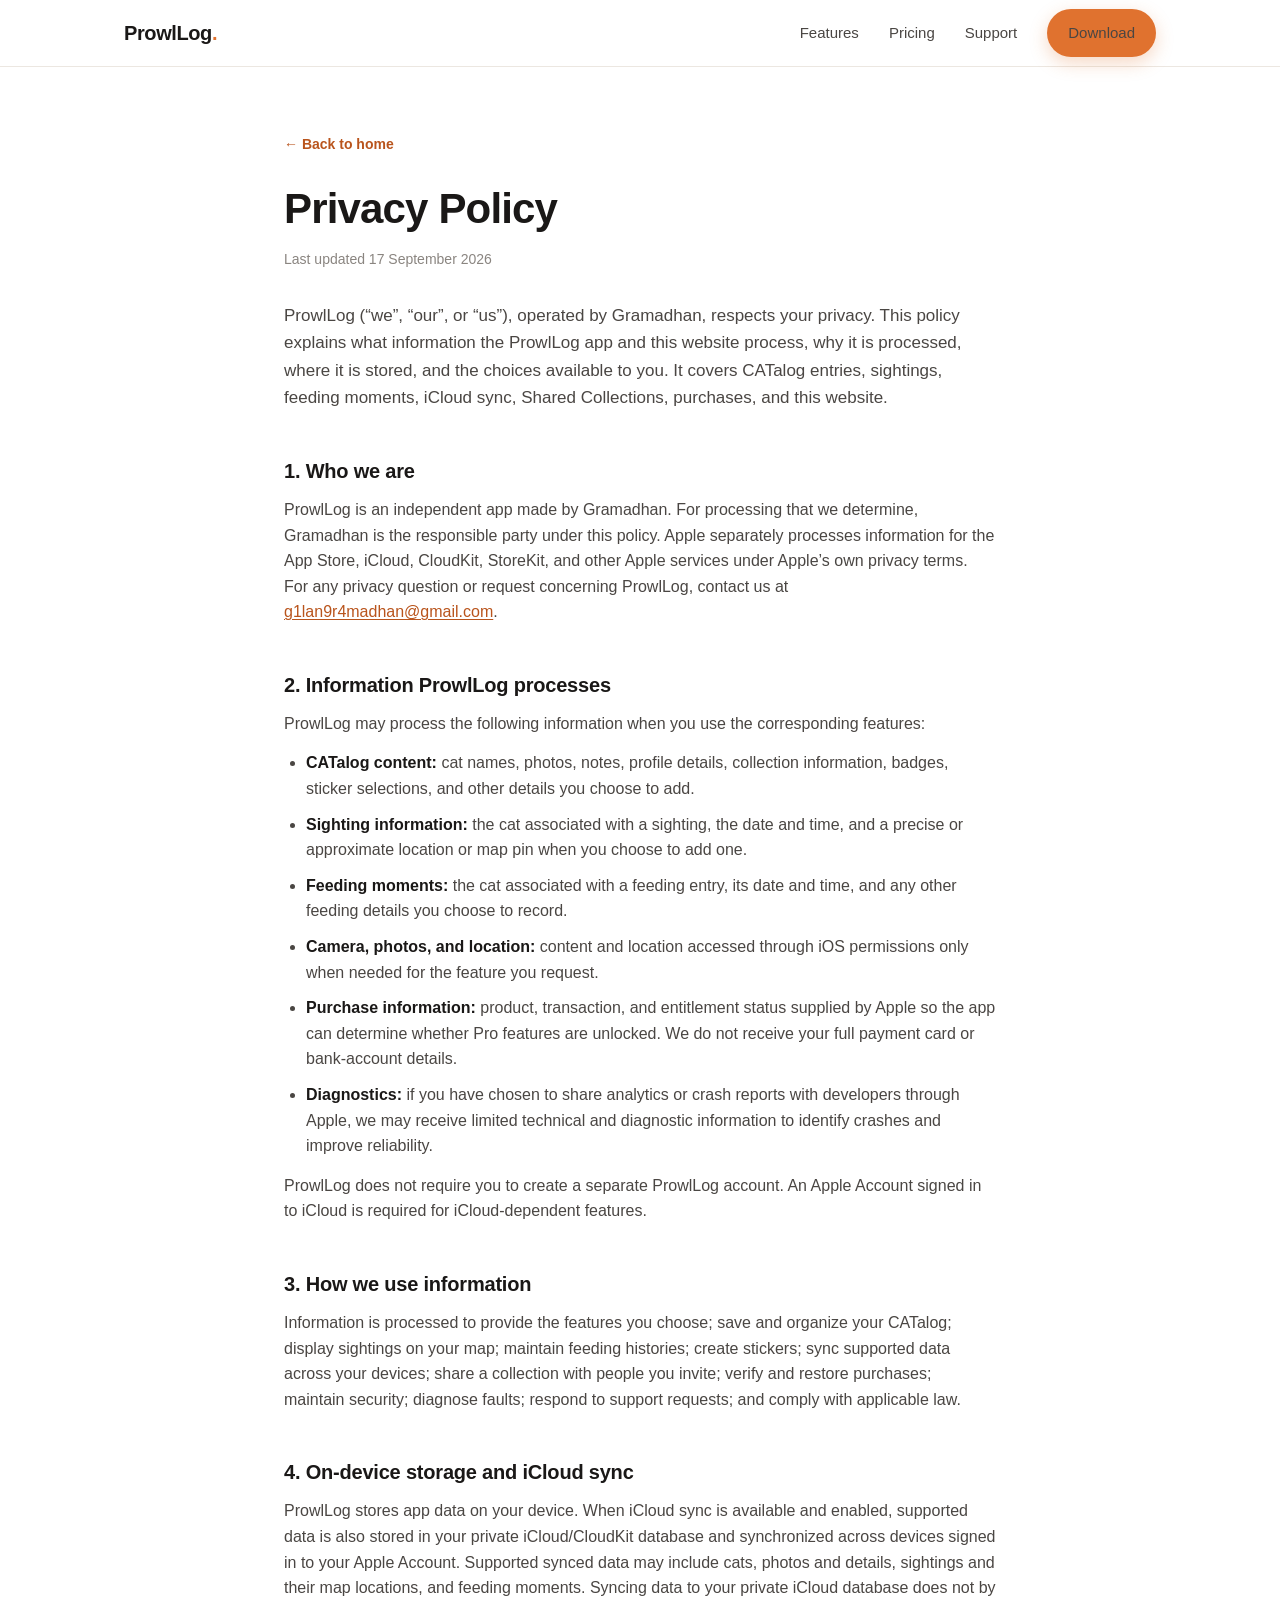
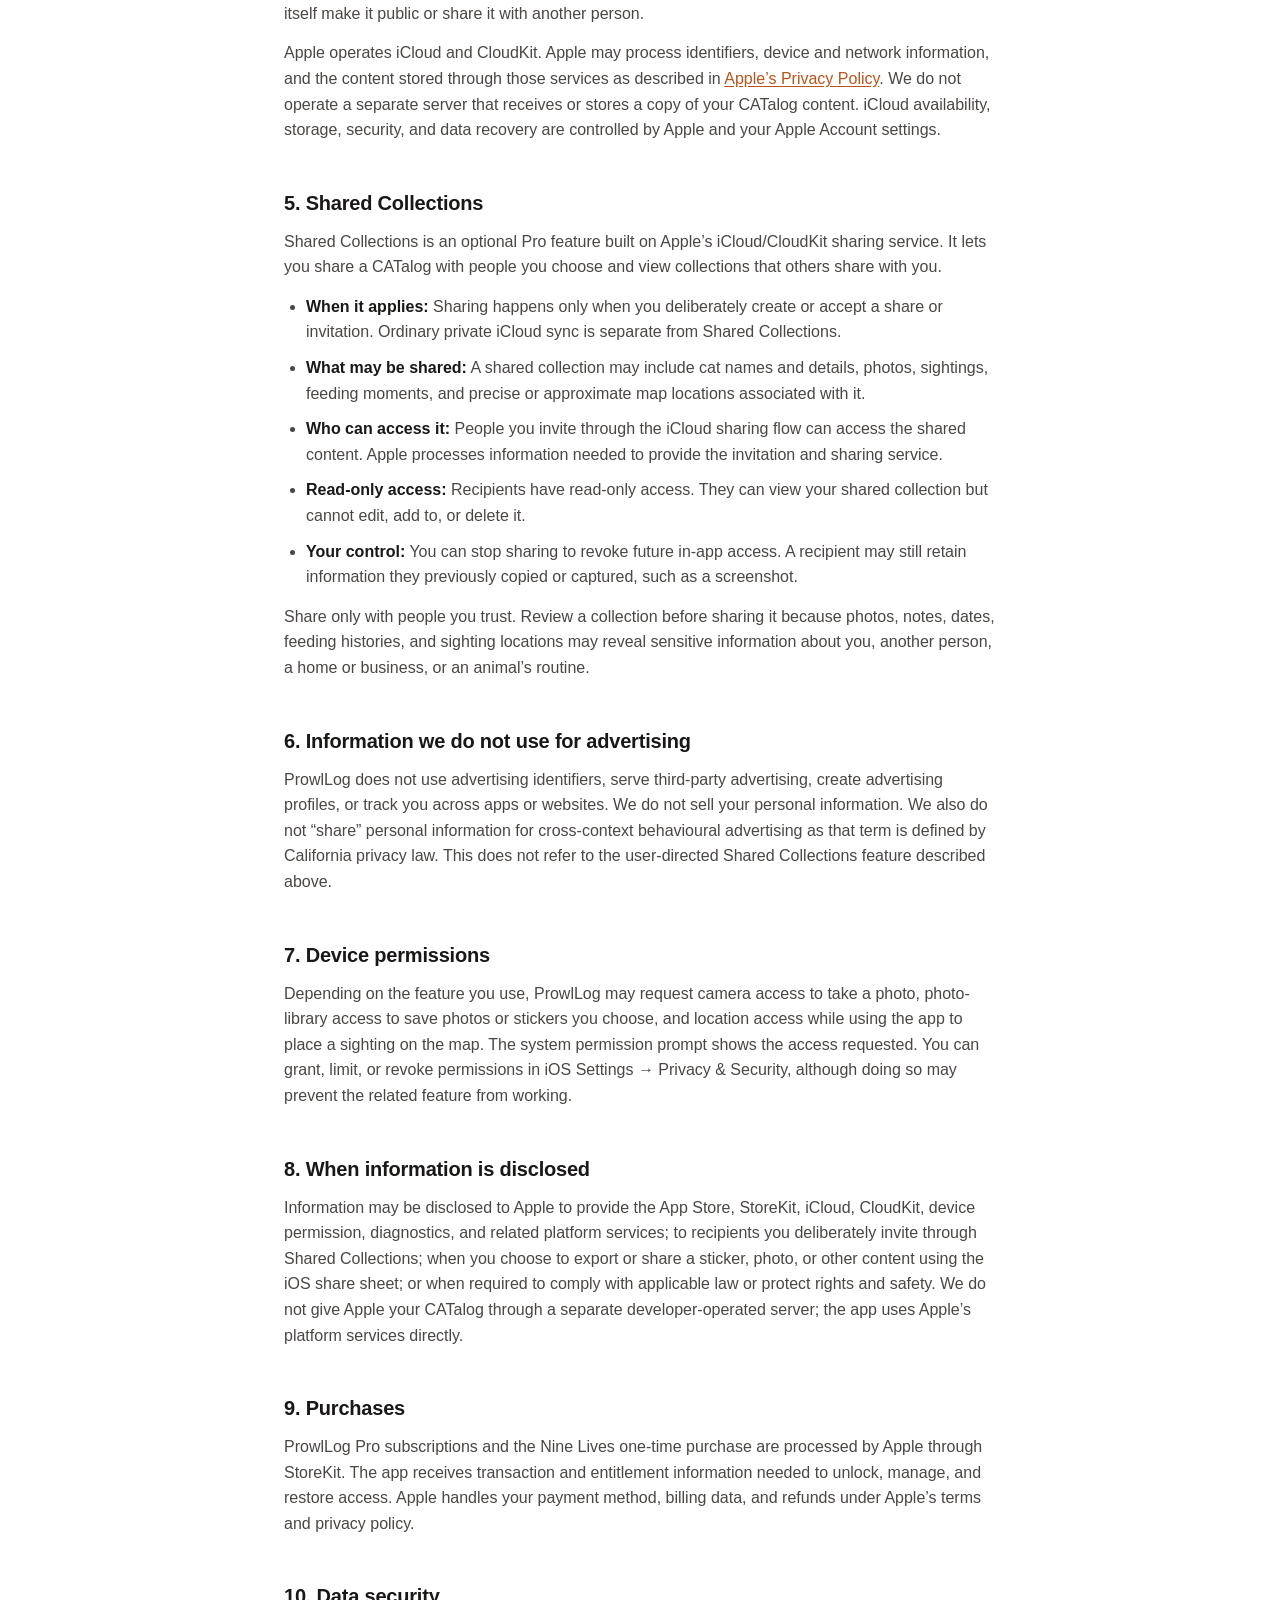
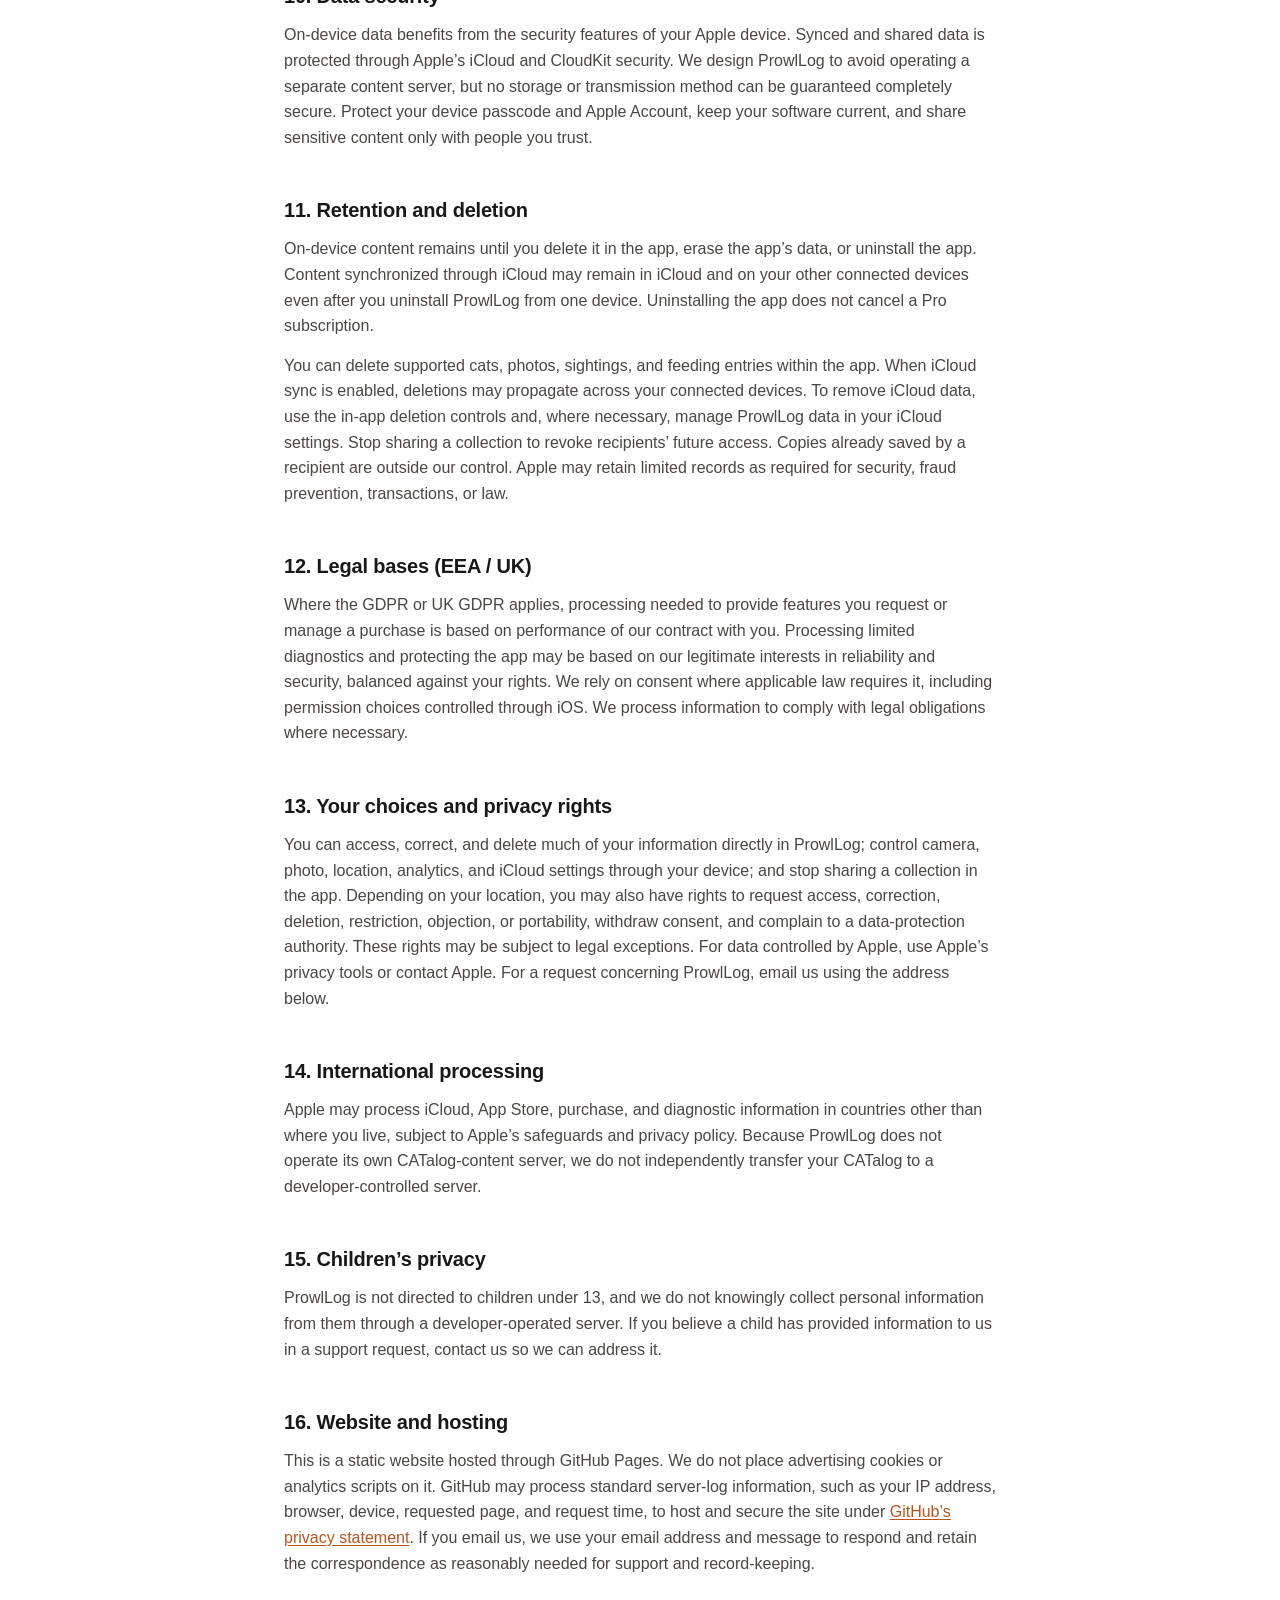
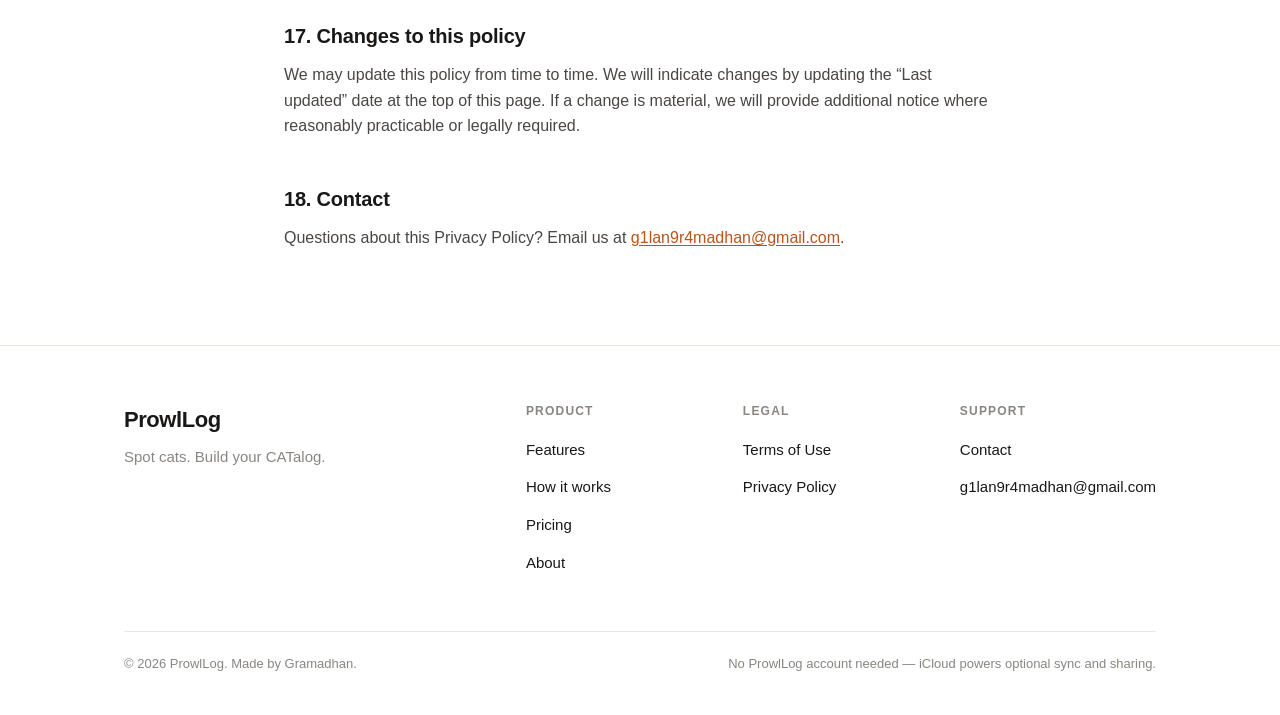
==== commit 24b2b914: "Update legal policies for feeding logs and iCloud sync" ====
--- a/privacy.html
+++ b/privacy.html
@@ -27,151 +27,205 @@
     <div class="wrap legal__wrap">
       <a href="index.html" class="back">← Back to home</a>
       <h1>Privacy Policy</h1>
-      <p class="updated">Last updated 2 September 2026</p>
+      <p class="updated">Last updated 17 September 2026</p>
 
       <p class="intro">
         ProwlLog (“we”, “our”, or “us”), operated by Gramadhan, respects your privacy. This policy explains
-        how the ProwlLog app and this website handle your information. By using ProwlLog, you also agree to
-        our Terms of Service.
+        what information the ProwlLog app and this website process, why it is processed, where it is stored,
+        and the choices available to you. It covers CATalog entries, sightings, feeding moments, iCloud sync,
+        Shared Collections, purchases, and this website.
       </p>
 
       <h2>1. Who we are</h2>
       <p>
-        ProwlLog is an independent app made by Gramadhan. We are the party responsible for your information under
-        this policy. For any privacy question or request, contact us at
+        ProwlLog is an independent app made by Gramadhan. For processing that we determine, Gramadhan is the
+        responsible party under this policy. Apple separately processes information for the App Store, iCloud,
+        CloudKit, StoreKit, and other Apple services under Apple’s own privacy terms. For any privacy question
+        or request concerning ProwlLog, contact us at
         <a class="inline" href="mailto:g1lan9r4madhan@gmail.com">g1lan9r4madhan@gmail.com</a>.
       </p>
 
-      <h2>2. Information we access</h2>
-      <p>
-        Your cats, photos, map pins, badges, and collection are stored on your device, and ProwlLog does not
-        require an account to use. ProwlLog accesses your camera to photograph cats you spot, your location
-        (while you are using the app) to pin a sighting on the map, and your photo library (add-only) to save
-        cat photos you choose. By default this information stays on your device and is not sent to us. The one
-        exception is the optional Shared Collections feature (see Section 3), which uses Apple’s iCloud only
-        when you choose to share a collection.
-      </p>
-
-      <h2>3. Shared Collections &amp; iCloud (CloudKit)</h2>
-      <p>
-        Shared Collections is an optional ProwlLog Pro feature that lets you share your CATalog with other
-        people and view collections that others have shared with you. It is built on Apple’s iCloud and
-        CloudKit sharing (CKShare).
+      <h2>2. Information ProwlLog processes</h2>
+      <p>
+        ProwlLog may process the following information when you use the corresponding features:
       </p>
       <ul class="legal__list">
-        <li><strong>When it applies:</strong> This only happens if you are signed in to iCloud and choose to
-          use sharing. If you never use sharing, your data stays on your device as described above.</li>
-        <li><strong>What is stored in iCloud:</strong> To enable sharing, the collection you choose to share —
-          which may include cat names, photos, map/location pins, and related details — is stored and synced
-          through your iCloud account (CloudKit), which is operated by Apple.</li>
-        <li><strong>What is shared with other people:</strong> Sharing happens only when you explicitly create
-          and send an invite link. People you invite can view the collection you shared, including its cat
-          photos and the location pins for those sightings.</li>
+        <li><strong>CATalog content:</strong> cat names, photos, notes, profile details, collection information,
+          badges, sticker selections, and other details you choose to add.</li>
+        <li><strong>Sighting information:</strong> the cat associated with a sighting, the date and time, and a
+          precise or approximate location or map pin when you choose to add one.</li>
+        <li><strong>Feeding moments:</strong> the cat associated with a feeding entry, its date and time, and any
+          other feeding details you choose to record.</li>
+        <li><strong>Camera, photos, and location:</strong> content and location accessed through iOS permissions
+          only when needed for the feature you request.</li>
+        <li><strong>Purchase information:</strong> product, transaction, and entitlement status supplied by
+          Apple so the app can determine whether Pro features are unlocked. We do not receive your full payment
+          card or bank-account details.</li>
+        <li><strong>Diagnostics:</strong> if you have chosen to share analytics or crash reports with developers
+          through Apple, we may receive limited technical and diagnostic information to identify crashes and
+          improve reliability.</li>
+      </ul>
+      <p>
+        ProwlLog does not require you to create a separate ProwlLog account. An Apple Account signed in to iCloud
+        is required for iCloud-dependent features.
+      </p>
+
+      <h2>3. How we use information</h2>
+      <p>
+        Information is processed to provide the features you choose; save and organize your CATalog; display
+        sightings on your map; maintain feeding histories; create stickers; sync supported data across your
+        devices; share a collection with people you invite; verify and restore purchases; maintain security;
+        diagnose faults; respond to support requests; and comply with applicable law.
+      </p>
+
+      <h2>4. On-device storage and iCloud sync</h2>
+      <p>
+        ProwlLog stores app data on your device. When iCloud sync is available and enabled, supported data is
+        also stored in your private iCloud/CloudKit database and synchronized across devices signed in to your
+        Apple Account. Supported synced data may include cats, photos and details, sightings and their map
+        locations, and feeding moments. Syncing data to your private iCloud database does not by itself make it
+        public or share it with another person.
+      </p>
+      <p>
+        Apple operates iCloud and CloudKit. Apple may process identifiers, device and network information, and
+        the content stored through those services as described in
+        <a class="inline" href="https://www.apple.com/legal/privacy/">Apple’s Privacy Policy</a>. We do not
+        operate a separate server that receives or stores a copy of your CATalog content. iCloud availability,
+        storage, security, and data recovery are controlled by Apple and your Apple Account settings.
+      </p>
+
+      <h2>5. Shared Collections</h2>
+      <p>
+        Shared Collections is an optional Pro feature built on Apple’s iCloud/CloudKit sharing service. It lets
+        you share a CATalog with people you choose and view collections that others share with you.
+      </p>
+      <ul class="legal__list">
+        <li><strong>When it applies:</strong> Sharing happens only when you deliberately create or accept a
+          share or invitation. Ordinary private iCloud sync is separate from Shared Collections.</li>
+        <li><strong>What may be shared:</strong> A shared collection may include cat names and details, photos,
+          sightings, feeding moments, and precise or approximate map locations associated with it.</li>
+        <li><strong>Who can access it:</strong> People you invite through the iCloud sharing flow can access the
+          shared content. Apple processes information needed to provide the invitation and sharing service.</li>
         <li><strong>Read-only access:</strong> Recipients have read-only access. They can view your shared
           collection but cannot edit, add to, or delete it.</li>
-        <li><strong>Your control:</strong> You can stop sharing at any time, which revokes recipients’ access.
-          Please only share collections with people you trust, and be mindful that shared sightings can reveal
-          locations.</li>
+        <li><strong>Your control:</strong> You can stop sharing to revoke future in-app access. A recipient may
+          still retain information they previously copied or captured, such as a screenshot.</li>
       </ul>
       <p>
-        Data handled through iCloud/CloudKit is subject to Apple’s Privacy Policy. We do not receive a copy of
-        your shared data on servers we operate.
-      </p>
-
-      <h2>4. Information we do not collect</h2>
-      <p>
-        ProwlLog does not collect your name, email, or contact information, device identifiers used for
-        tracking, your contacts, calendar, or messages, or your browsing history. The location you attach to a
-        cat sighting is saved on your device to place it on your map. We never receive it on our own servers;
-        it is only made visible to others if you choose to share that collection through Shared Collections
-        (see Section 3).
-      </p>
-
-      <h2>5. Permissions</h2>
-      <p>
-        The app asks for access to your camera (to photograph cats you spot), your location while using the app
-        (to pin sightings on the map), and your photo library with add-only permission (to save cat photos you
-        choose). Each permission is optional and requested only when needed. You can grant or revoke any of them
-        at any time in iOS Settings → Privacy &amp; Security.
-      </p>
-
-      <h2>6. No cross-app tracking</h2>
-      <p>
-        ProwlLog does not track you across other apps or websites, does not use advertising identifiers (such as
-        Apple’s IDFA), and does not display ads. We do not build advertising or marketing profiles about you.
-      </p>
-
-      <h2>7. Third-party services</h2>
-      <p>
-        ProwlLog Pro purchases are processed by Apple (StoreKit). We receive your subscription or purchase status
-        from Apple to unlock Pro features, but never your payment details. The Shared Collections feature uses
-        Apple’s iCloud/CloudKit to sync and share the collections you choose to share. If enabled in iOS, Apple
-        may also share standard, anonymized crash and usage reports with us to help improve the app. Apple
-        processes this information under Apple’s own Privacy Policy, which may involve processing in other countries.
-      </p>
-
-      <h2>8. Data storage &amp; security</h2>
-      <p>
-        Your cats, photos, map pins, and settings are stored locally on your device and protected by iOS’s
-        built-in security. ProwlLog does not require an account, and we do not operate our own servers that store
-        your content. If you use Shared Collections, the data you share is stored in Apple’s iCloud (CloudKit) and
-        protected under Apple’s security — we do not hold a copy on servers we operate.
-      </p>
-
-      <h2>9. Data retention</h2>
-      <p>
-        Because your content stays on your device, it is kept for as long as you keep ProwlLog installed.
-        Uninstalling the app removes it. If you use Shared Collections, the data you shared also resides in your
-        iCloud storage until you stop sharing or delete it. We do not keep copies.
-      </p>
-
-      <h2>10. Data deletion</h2>
-      <p>
-        You can delete individual cats and their photos at any time inside the app. Uninstalling ProwlLog removes
-        all on-device app data — every cat, photo, and map pin — from your device. To remove shared data, stop
-        sharing the collection (which revokes recipients’ access) and/or delete the shared items; you can also
-        manage app data associated with iCloud in your device’s iCloud settings. You can also manage camera,
-        location, and photo permissions anytime in iOS Settings.
-      </p>
-
-      <h2>11. Legal bases (EEA / UK)</h2>
-      <p>
-        If you are in the EEA or UK, we rely on these legal bases under the GDPR: performing our contract with
-        you (providing the app and Pro features, including Shared Collections when you choose to use it) and our
-        legitimate interest in improving the app (optional, anonymized diagnostics you can turn off). Because we
-        do not collect personal data on our own servers, most processing — including any location you attach to a
-        sighting — happens on your device, except for data you choose to share via Apple’s iCloud through Shared
-        Collections.
-      </p>
-
-      <h2>12. Your rights</h2>
-      <p>
-        You can access your cats, photos, and map data directly in the app, and delete all app data by
-        uninstalling ProwlLog. EU/UK users (GDPR) have rights to access, rectification, erasure, restriction,
-        and portability, and may lodge a complaint with their local data-protection authority. California users
-        (CCPA/CPRA): we do not sell or share personal information, and the rights to know and to delete apply
-        through the in-app controls above.
-      </p>
-
-      <h2>13. Children’s privacy</h2>
+        Share only with people you trust. Review a collection before sharing it because photos, notes, dates,
+        feeding histories, and sighting locations may reveal sensitive information about you, another person,
+        a home or business, or an animal’s routine.
+      </p>
+
+      <h2>6. Information we do not use for advertising</h2>
+      <p>
+        ProwlLog does not use advertising identifiers, serve third-party advertising, create advertising
+        profiles, or track you across apps or websites. We do not sell your personal information. We also do
+        not “share” personal information for cross-context behavioural advertising as that term is defined by
+        California privacy law. This does not refer to the user-directed Shared Collections feature described
+        above.
+      </p>
+
+      <h2>7. Device permissions</h2>
+      <p>
+        Depending on the feature you use, ProwlLog may request camera access to take a photo, photo-library
+        access to save photos or stickers you choose, and location access while using the app to place a sighting
+        on the map.
+        The system permission prompt shows the access requested. You can grant, limit, or revoke permissions in
+        iOS Settings → Privacy &amp; Security, although doing so may prevent the related feature from working.
+      </p>
+
+      <h2>8. When information is disclosed</h2>
+      <p>
+        Information may be disclosed to Apple to provide the App Store, StoreKit, iCloud, CloudKit, device
+        permission, diagnostics, and related platform services; to recipients you deliberately invite through
+        Shared Collections; when you choose to export or share a sticker, photo, or other content using the iOS
+        share sheet; or when required to comply with applicable law or protect rights and safety. We do not give
+        Apple your CATalog through a separate developer-operated server; the app uses Apple’s platform services
+        directly.
+      </p>
+
+      <h2>9. Purchases</h2>
+      <p>
+        ProwlLog Pro subscriptions and the Nine Lives one-time purchase are processed by Apple through StoreKit.
+        The app receives transaction and entitlement information needed to unlock, manage, and restore access.
+        Apple handles your payment method, billing data, and refunds under Apple’s terms and privacy policy.
+      </p>
+
+      <h2>10. Data security</h2>
+      <p>
+        On-device data benefits from the security features of your Apple device. Synced and shared data is
+        protected through Apple’s iCloud and CloudKit security. We design ProwlLog to avoid operating a separate
+        content server, but no storage or transmission method can be guaranteed completely secure. Protect your
+        device passcode and Apple Account, keep your software current, and share sensitive content only with
+        people you trust.
+      </p>
+
+      <h2>11. Retention and deletion</h2>
+      <p>
+        On-device content remains until you delete it in the app, erase the app’s data, or uninstall the app.
+        Content synchronized through iCloud may remain in iCloud and on your other connected devices even after
+        you uninstall ProwlLog from one device. Uninstalling the app does not cancel a Pro subscription.
+      </p>
+      <p>
+        You can delete supported cats, photos, sightings, and feeding entries within the app. When iCloud sync is
+        enabled, deletions may propagate across your connected devices. To remove iCloud data, use the in-app
+        deletion controls and, where necessary, manage ProwlLog data in your iCloud settings. Stop sharing a
+        collection to revoke recipients’ future access. Copies already saved by a recipient are outside our
+        control. Apple may retain limited records as required for security, fraud prevention, transactions, or law.
+      </p>
+
+      <h2>12. Legal bases (EEA / UK)</h2>
+      <p>
+        Where the GDPR or UK GDPR applies, processing needed to provide features you request or manage a purchase
+        is based on performance of our contract with you. Processing limited diagnostics and protecting the app
+        may be based on our legitimate interests in reliability and security, balanced against your rights. We
+        rely on consent where applicable law requires it, including permission choices controlled through iOS.
+        We process information to comply with legal obligations where necessary.
+      </p>
+
+      <h2>13. Your choices and privacy rights</h2>
+      <p>
+        You can access, correct, and delete much of your information directly in ProwlLog; control camera,
+        photo, location, analytics, and iCloud settings through your device; and stop sharing a collection in
+        the app. Depending on your location, you may also have rights to request access, correction, deletion,
+        restriction, objection, or portability, withdraw consent, and complain to a data-protection authority.
+        These rights may be subject to legal exceptions. For data controlled by Apple, use Apple’s privacy tools
+        or contact Apple. For a request concerning ProwlLog, email us using the address below.
+      </p>
+
+      <h2>14. International processing</h2>
+      <p>
+        Apple may process iCloud, App Store, purchase, and diagnostic information in countries other than where
+        you live, subject to Apple’s safeguards and privacy policy. Because ProwlLog does not operate its own
+        CATalog-content server, we do not independently transfer your CATalog to a developer-controlled server.
+      </p>
+
+      <h2>15. Children’s privacy</h2>
       <p>
         ProwlLog is not directed to children under 13, and we do not knowingly collect personal information from
-        them. The app requires no account or personal data to function.
-      </p>
-
-      <h2>14. Website &amp; cookies</h2>
-      <p>
-        This website may use essential cookies and privacy-friendly, aggregate analytics to keep the site running
-        and understand overall traffic. It does not use advertising cookies or track you across other sites.
-      </p>
-
-      <h2>15. Changes to this policy</h2>
+        them through a developer-operated server. If you believe a child has provided information to us in a
+        support request, contact us so we can address it.
+      </p>
+
+      <h2>16. Website and hosting</h2>
+      <p>
+        This is a static website hosted through GitHub Pages. We do not place advertising cookies or analytics
+        scripts on it. GitHub may process standard server-log information, such as your IP address, browser,
+        device, requested page, and request time, to host and secure the site under
+        <a class="inline" href="https://docs.github.com/en/site-policy/privacy-policies/github-general-privacy-statement">GitHub’s privacy statement</a>.
+        If you email us, we use your email address and message to respond and retain the correspondence as
+        reasonably needed for support and record-keeping.
+      </p>
+
+      <h2>17. Changes to this policy</h2>
       <p>
         We may update this policy from time to time. We will indicate changes by updating the “Last updated”
-        date at the top of this page.
-      </p>
-
-      <h2>16. Contact</h2>
+        date at the top of this page. If a change is material, we will provide additional notice where reasonably
+        practicable or legally required.
+      </p>
+
+      <h2>18. Contact</h2>
       <p>
         Questions about this Privacy Policy? Email us at
         <a class="inline" href="mailto:g1lan9r4madhan@gmail.com">g1lan9r4madhan@gmail.com</a>.
@@ -199,7 +253,7 @@
         <div class="footer__col">
           <h4>Legal</h4>
           <ul>
-            <li><a href="terms.html">Terms of Service</a></li>
+            <li><a href="terms.html">Terms of Use</a></li>
             <li><a href="privacy.html">Privacy Policy</a></li>
           </ul>
         </div>
@@ -213,7 +267,7 @@
       </div>
       <div class="footer__bottom">
         <span>© 2026 ProwlLog. Made by Gramadhan.</span>
-        <span>No account needed — your cats stay on your device unless you choose to share.</span>
+        <span>No ProwlLog account needed — iCloud powers optional sync and sharing.</span>
       </div>
     </div>
   </footer>
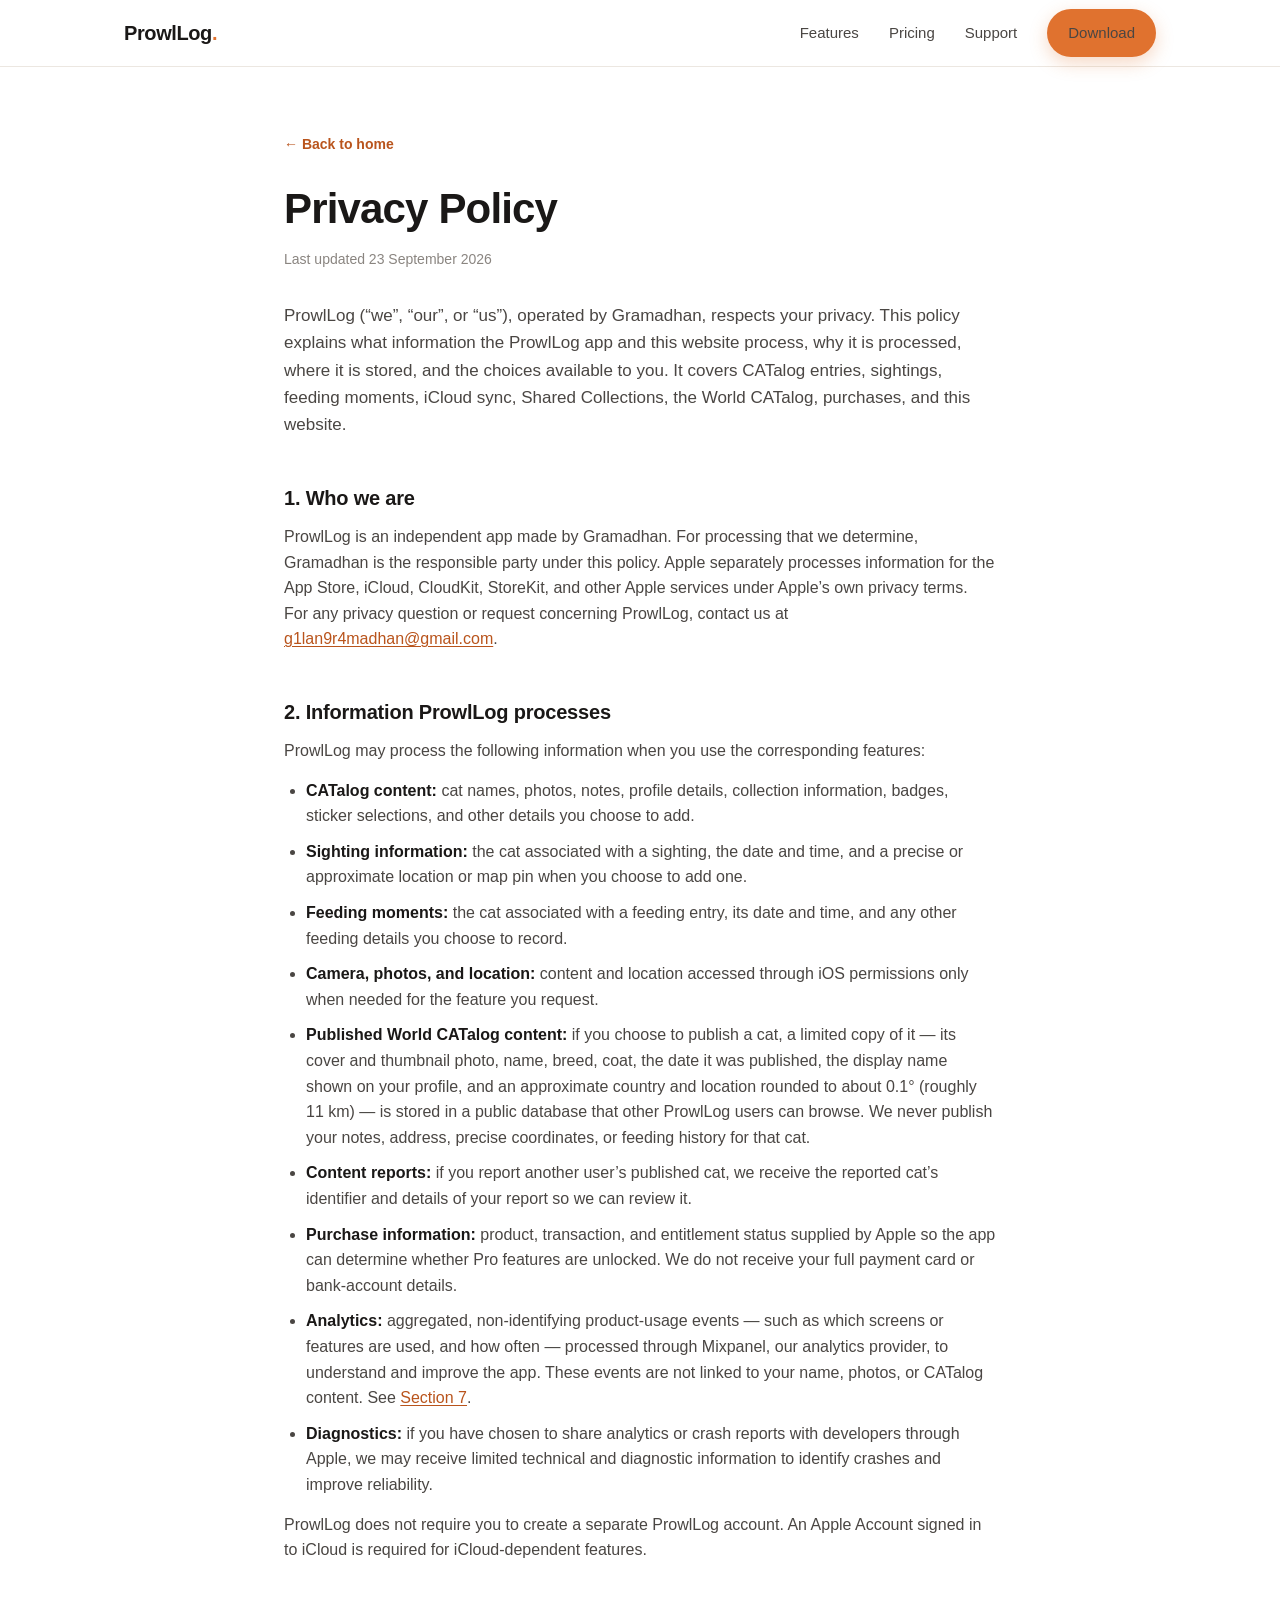
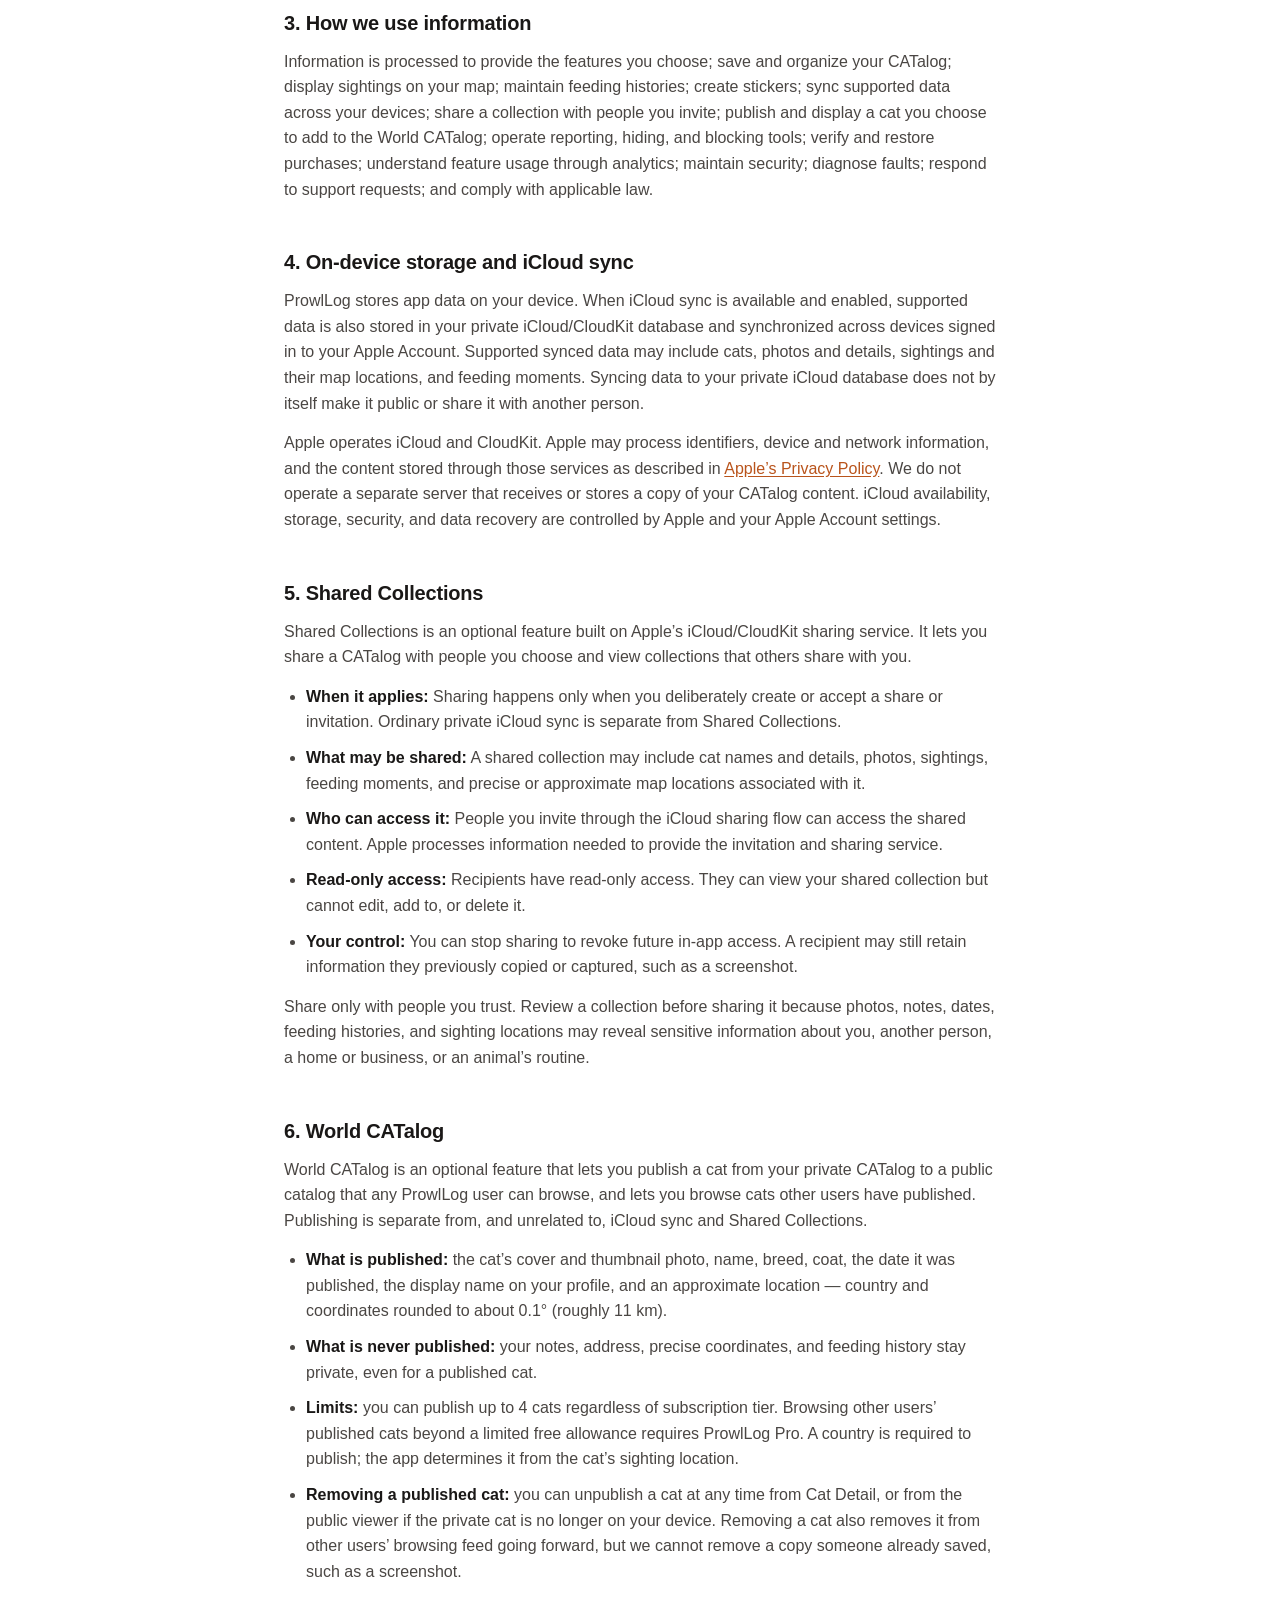
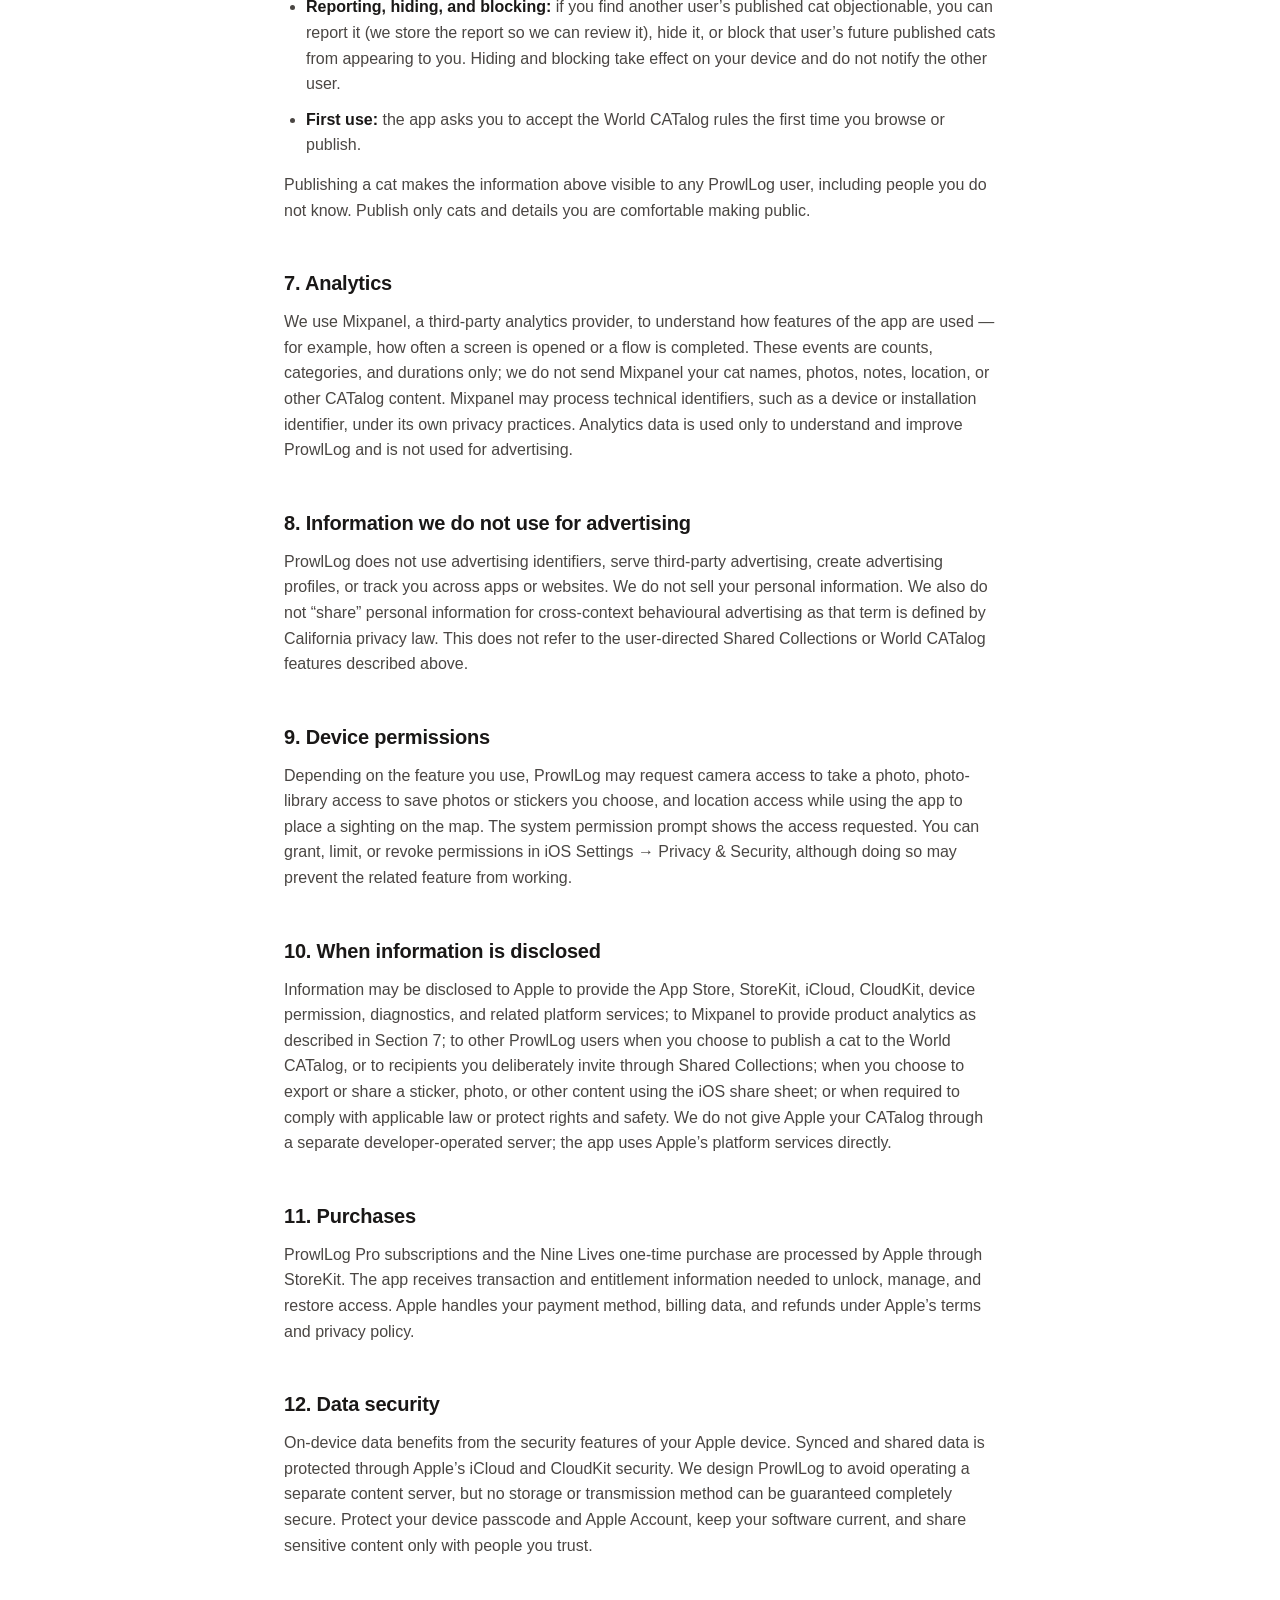
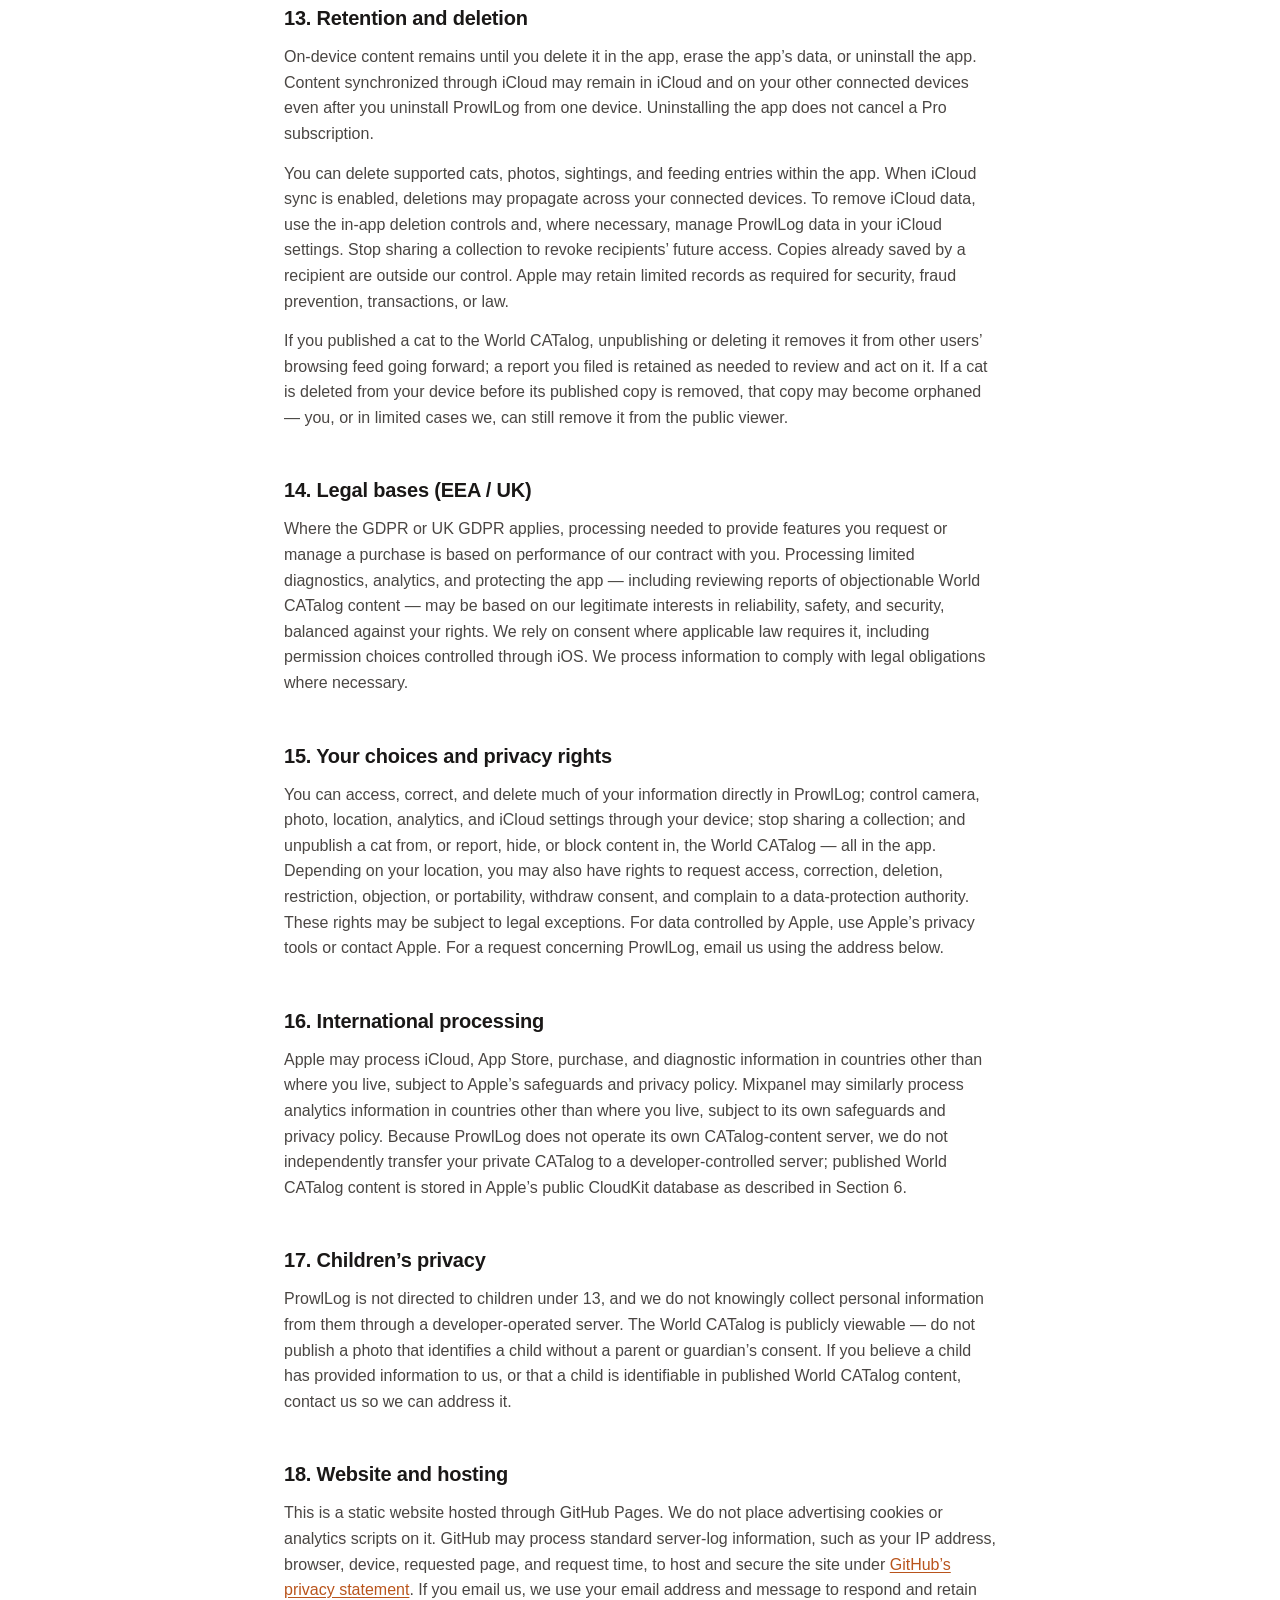
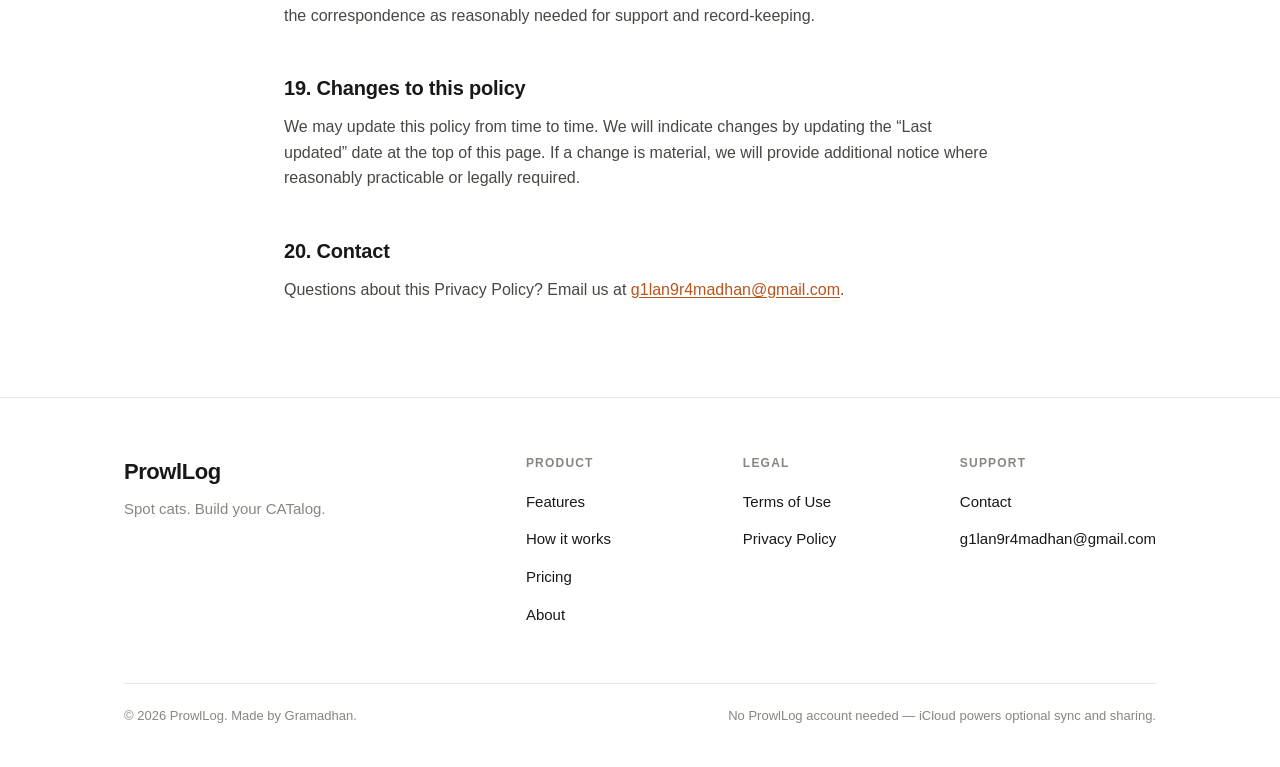
==== commit 8ec6b67e: "Add World CATalog and analytics to legal pages Document the public World CATalog feature (what is pu" ====
--- a/privacy.html
+++ b/privacy.html
@@ -27,13 +27,13 @@
     <div class="wrap legal__wrap">
       <a href="index.html" class="back">← Back to home</a>
       <h1>Privacy Policy</h1>
-      <p class="updated">Last updated 17 September 2026</p>
+      <p class="updated">Last updated 23 September 2026</p>
 
       <p class="intro">
         ProwlLog (“we”, “our”, or “us”), operated by Gramadhan, respects your privacy. This policy explains
         what information the ProwlLog app and this website process, why it is processed, where it is stored,
         and the choices available to you. It covers CATalog entries, sightings, feeding moments, iCloud sync,
-        Shared Collections, purchases, and this website.
+        Shared Collections, the World CATalog, purchases, and this website.
       </p>
 
       <h2>1. Who we are</h2>
@@ -58,9 +58,20 @@
           other feeding details you choose to record.</li>
         <li><strong>Camera, photos, and location:</strong> content and location accessed through iOS permissions
           only when needed for the feature you request.</li>
+        <li><strong>Published World CATalog content:</strong> if you choose to publish a cat, a limited copy of
+          it — its cover and thumbnail photo, name, breed, coat, the date it was published, the display name
+          shown on your profile, and an approximate country and location rounded to about 0.1° (roughly 11 km)
+          — is stored in a public database that other ProwlLog users can browse. We never publish your notes,
+          address, precise coordinates, or feeding history for that cat.</li>
+        <li><strong>Content reports:</strong> if you report another user’s published cat, we receive the
+          reported cat’s identifier and details of your report so we can review it.</li>
         <li><strong>Purchase information:</strong> product, transaction, and entitlement status supplied by
           Apple so the app can determine whether Pro features are unlocked. We do not receive your full payment
           card or bank-account details.</li>
+        <li><strong>Analytics:</strong> aggregated, non-identifying product-usage events — such as which
+          screens or features are used, and how often — processed through Mixpanel, our analytics provider, to
+          understand and improve the app. These events are not linked to your name, photos, or CATalog content.
+          See <a class="inline" href="#analytics">Section 7</a>.</li>
         <li><strong>Diagnostics:</strong> if you have chosen to share analytics or crash reports with developers
           through Apple, we may receive limited technical and diagnostic information to identify crashes and
           improve reliability.</li>
@@ -74,8 +85,10 @@
       <p>
         Information is processed to provide the features you choose; save and organize your CATalog; display
         sightings on your map; maintain feeding histories; create stickers; sync supported data across your
-        devices; share a collection with people you invite; verify and restore purchases; maintain security;
-        diagnose faults; respond to support requests; and comply with applicable law.
+        devices; share a collection with people you invite; publish and display a cat you choose to add to the
+        World CATalog; operate reporting, hiding, and blocking tools; verify and restore purchases; understand
+        feature usage through analytics; maintain security; diagnose faults; respond to support requests; and
+        comply with applicable law.
       </p>
 
       <h2>4. On-device storage and iCloud sync</h2>
@@ -96,7 +109,7 @@
 
       <h2>5. Shared Collections</h2>
       <p>
-        Shared Collections is an optional Pro feature built on Apple’s iCloud/CloudKit sharing service. It lets
+        Shared Collections is an optional feature built on Apple’s iCloud/CloudKit sharing service. It lets
         you share a CATalog with people you choose and view collections that others share with you.
       </p>
       <ul class="legal__list">
@@ -117,16 +130,57 @@
         a home or business, or an animal’s routine.
       </p>
 
-      <h2>6. Information we do not use for advertising</h2>
+      <h2>6. World CATalog</h2>
+      <p>
+        World CATalog is an optional feature that lets you publish a cat from your private CATalog to a public
+        catalog that any ProwlLog user can browse, and lets you browse cats other users have published.
+        Publishing is separate from, and unrelated to, iCloud sync and Shared Collections.
+      </p>
+      <ul class="legal__list">
+        <li><strong>What is published:</strong> the cat’s cover and thumbnail photo, name, breed, coat, the
+          date it was published, the display name on your profile, and an approximate location — country and
+          coordinates rounded to about 0.1° (roughly 11 km).</li>
+        <li><strong>What is never published:</strong> your notes, address, precise coordinates, and feeding
+          history stay private, even for a published cat.</li>
+        <li><strong>Limits:</strong> you can publish up to 4 cats regardless of subscription tier. Browsing
+          other users’ published cats beyond a limited free allowance requires ProwlLog Pro. A country is
+          required to publish; the app determines it from the cat’s sighting location.</li>
+        <li><strong>Removing a published cat:</strong> you can unpublish a cat at any time from Cat Detail, or
+          from the public viewer if the private cat is no longer on your device. Removing a cat also removes it
+          from other users’ browsing feed going forward, but we cannot remove a copy someone already saved, such
+          as a screenshot.</li>
+        <li><strong>Reporting, hiding, and blocking:</strong> if you find another user’s published cat
+          objectionable, you can report it (we store the report so we can review it), hide it, or block that
+          user’s future published cats from appearing to you. Hiding and blocking take effect on your device and
+          do not notify the other user.</li>
+        <li><strong>First use:</strong> the app asks you to accept the World CATalog rules the first time you
+          browse or publish.</li>
+      </ul>
+      <p>
+        Publishing a cat makes the information above visible to any ProwlLog user, including people you do not
+        know. Publish only cats and details you are comfortable making public.
+      </p>
+
+      <h2 id="analytics">7. Analytics</h2>
+      <p>
+        We use Mixpanel, a third-party analytics provider, to understand how features of the app are used — for
+        example, how often a screen is opened or a flow is completed. These events are counts, categories, and
+        durations only; we do not send Mixpanel your cat names, photos, notes, location, or other CATalog
+        content. Mixpanel may process technical identifiers, such as a device or installation identifier, under
+        its own privacy practices. Analytics data is used only to understand and improve ProwlLog and is not
+        used for advertising.
+      </p>
+
+      <h2>8. Information we do not use for advertising</h2>
       <p>
         ProwlLog does not use advertising identifiers, serve third-party advertising, create advertising
         profiles, or track you across apps or websites. We do not sell your personal information. We also do
         not “share” personal information for cross-context behavioural advertising as that term is defined by
-        California privacy law. This does not refer to the user-directed Shared Collections feature described
-        above.
-      </p>
-
-      <h2>7. Device permissions</h2>
+        California privacy law. This does not refer to the user-directed Shared Collections or World CATalog
+        features described above.
+      </p>
+
+      <h2>9. Device permissions</h2>
       <p>
         Depending on the feature you use, ProwlLog may request camera access to take a photo, photo-library
         access to save photos or stickers you choose, and location access while using the app to place a sighting
@@ -135,24 +189,25 @@
         iOS Settings → Privacy &amp; Security, although doing so may prevent the related feature from working.
       </p>
 
-      <h2>8. When information is disclosed</h2>
+      <h2>10. When information is disclosed</h2>
       <p>
         Information may be disclosed to Apple to provide the App Store, StoreKit, iCloud, CloudKit, device
-        permission, diagnostics, and related platform services; to recipients you deliberately invite through
-        Shared Collections; when you choose to export or share a sticker, photo, or other content using the iOS
-        share sheet; or when required to comply with applicable law or protect rights and safety. We do not give
-        Apple your CATalog through a separate developer-operated server; the app uses Apple’s platform services
-        directly.
-      </p>
-
-      <h2>9. Purchases</h2>
+        permission, diagnostics, and related platform services; to Mixpanel to provide product analytics as
+        described in Section 7; to other ProwlLog users when you choose to publish a cat to the World CATalog,
+        or to recipients you deliberately invite through Shared Collections; when you choose to export or share
+        a sticker, photo, or other content using the iOS share sheet; or when required to comply with applicable
+        law or protect rights and safety. We do not give Apple your CATalog through a separate developer-operated
+        server; the app uses Apple’s platform services directly.
+      </p>
+
+      <h2>11. Purchases</h2>
       <p>
         ProwlLog Pro subscriptions and the Nine Lives one-time purchase are processed by Apple through StoreKit.
         The app receives transaction and entitlement information needed to unlock, manage, and restore access.
         Apple handles your payment method, billing data, and refunds under Apple’s terms and privacy policy.
       </p>
 
-      <h2>10. Data security</h2>
+      <h2>12. Data security</h2>
       <p>
         On-device data benefits from the security features of your Apple device. Synced and shared data is
         protected through Apple’s iCloud and CloudKit security. We design ProwlLog to avoid operating a separate
@@ -161,7 +216,7 @@
         people you trust.
       </p>
 
-      <h2>11. Retention and deletion</h2>
+      <h2>13. Retention and deletion</h2>
       <p>
         On-device content remains until you delete it in the app, erase the app’s data, or uninstall the app.
         Content synchronized through iCloud may remain in iCloud and on your other connected devices even after
@@ -174,41 +229,54 @@
         collection to revoke recipients’ future access. Copies already saved by a recipient are outside our
         control. Apple may retain limited records as required for security, fraud prevention, transactions, or law.
       </p>
-
-      <h2>12. Legal bases (EEA / UK)</h2>
+      <p>
+        If you published a cat to the World CATalog, unpublishing or deleting it removes it from other users’
+        browsing feed going forward; a report you filed is retained as needed to review and act on it. If a cat
+        is deleted from your device before its published copy is removed, that copy may become orphaned — you,
+        or in limited cases we, can still remove it from the public viewer.
+      </p>
+
+      <h2>14. Legal bases (EEA / UK)</h2>
       <p>
         Where the GDPR or UK GDPR applies, processing needed to provide features you request or manage a purchase
-        is based on performance of our contract with you. Processing limited diagnostics and protecting the app
-        may be based on our legitimate interests in reliability and security, balanced against your rights. We
+        is based on performance of our contract with you. Processing limited diagnostics, analytics, and
+        protecting the app — including reviewing reports of objectionable World CATalog content — may be based
+        on our legitimate interests in reliability, safety, and security, balanced against your rights. We
         rely on consent where applicable law requires it, including permission choices controlled through iOS.
         We process information to comply with legal obligations where necessary.
       </p>
 
-      <h2>13. Your choices and privacy rights</h2>
+      <h2>15. Your choices and privacy rights</h2>
       <p>
         You can access, correct, and delete much of your information directly in ProwlLog; control camera,
-        photo, location, analytics, and iCloud settings through your device; and stop sharing a collection in
-        the app. Depending on your location, you may also have rights to request access, correction, deletion,
+        photo, location, analytics, and iCloud settings through your device; stop sharing a collection; and
+        unpublish a cat from, or report, hide, or block content in, the World CATalog — all in the app.
+        Depending on your location, you may also have rights to request access, correction, deletion,
         restriction, objection, or portability, withdraw consent, and complain to a data-protection authority.
         These rights may be subject to legal exceptions. For data controlled by Apple, use Apple’s privacy tools
         or contact Apple. For a request concerning ProwlLog, email us using the address below.
       </p>
 
-      <h2>14. International processing</h2>
+      <h2>16. International processing</h2>
       <p>
         Apple may process iCloud, App Store, purchase, and diagnostic information in countries other than where
-        you live, subject to Apple’s safeguards and privacy policy. Because ProwlLog does not operate its own
-        CATalog-content server, we do not independently transfer your CATalog to a developer-controlled server.
-      </p>
-
-      <h2>15. Children’s privacy</h2>
+        you live, subject to Apple’s safeguards and privacy policy. Mixpanel may similarly process analytics
+        information in countries other than where you live, subject to its own safeguards and privacy policy.
+        Because ProwlLog does not operate its own CATalog-content server, we do not independently transfer your
+        private CATalog to a developer-controlled server; published World CATalog content is stored in Apple’s
+        public CloudKit database as described in Section 6.
+      </p>
+
+      <h2>17. Children’s privacy</h2>
       <p>
         ProwlLog is not directed to children under 13, and we do not knowingly collect personal information from
-        them through a developer-operated server. If you believe a child has provided information to us in a
-        support request, contact us so we can address it.
-      </p>
-
-      <h2>16. Website and hosting</h2>
+        them through a developer-operated server. The World CATalog is publicly viewable — do not publish a
+        photo that identifies a child without a parent or guardian’s consent. If you believe a child has
+        provided information to us, or that a child is identifiable in published World CATalog content, contact
+        us so we can address it.
+      </p>
+
+      <h2>18. Website and hosting</h2>
       <p>
         This is a static website hosted through GitHub Pages. We do not place advertising cookies or analytics
         scripts on it. GitHub may process standard server-log information, such as your IP address, browser,
@@ -218,14 +286,14 @@
         reasonably needed for support and record-keeping.
       </p>
 
-      <h2>17. Changes to this policy</h2>
+      <h2>19. Changes to this policy</h2>
       <p>
         We may update this policy from time to time. We will indicate changes by updating the “Last updated”
         date at the top of this page. If a change is material, we will provide additional notice where reasonably
         practicable or legally required.
       </p>
 
-      <h2>18. Contact</h2>
+      <h2>20. Contact</h2>
       <p>
         Questions about this Privacy Policy? Email us at
         <a class="inline" href="mailto:g1lan9r4madhan@gmail.com">g1lan9r4madhan@gmail.com</a>.
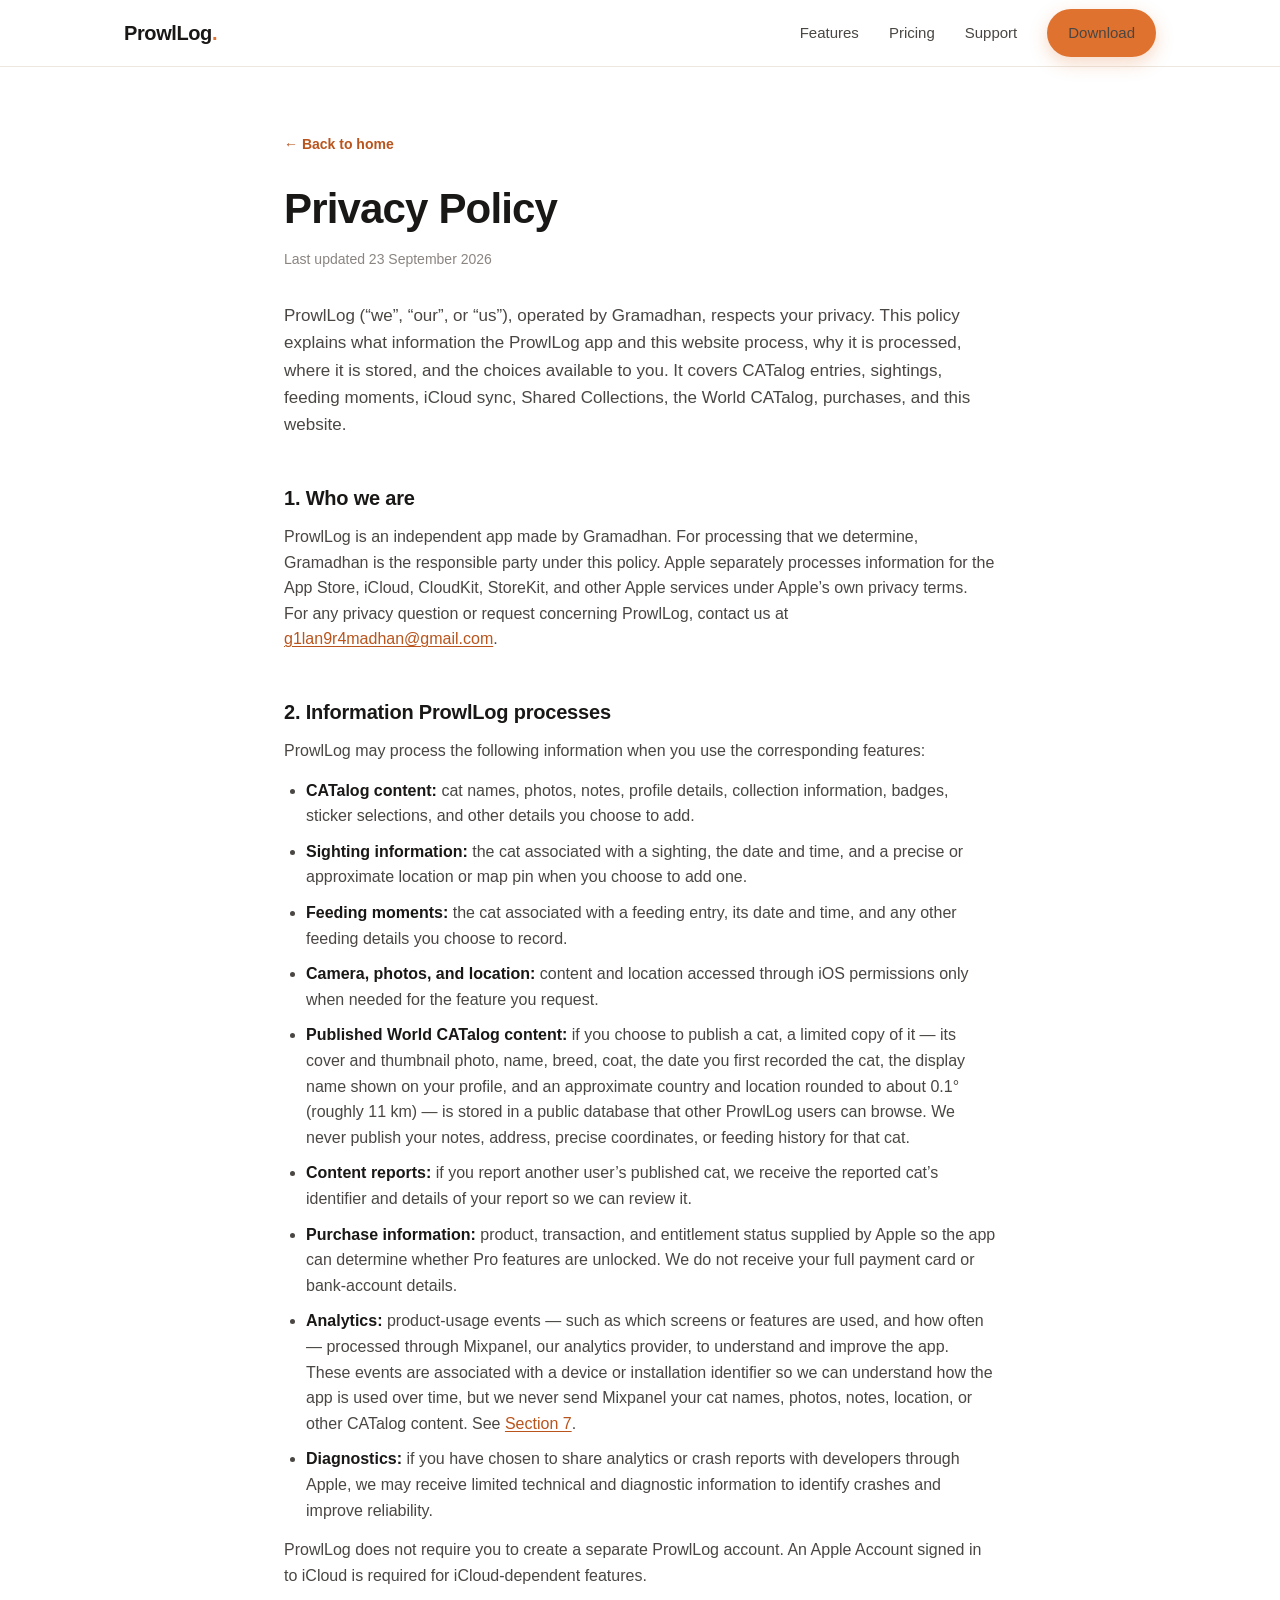
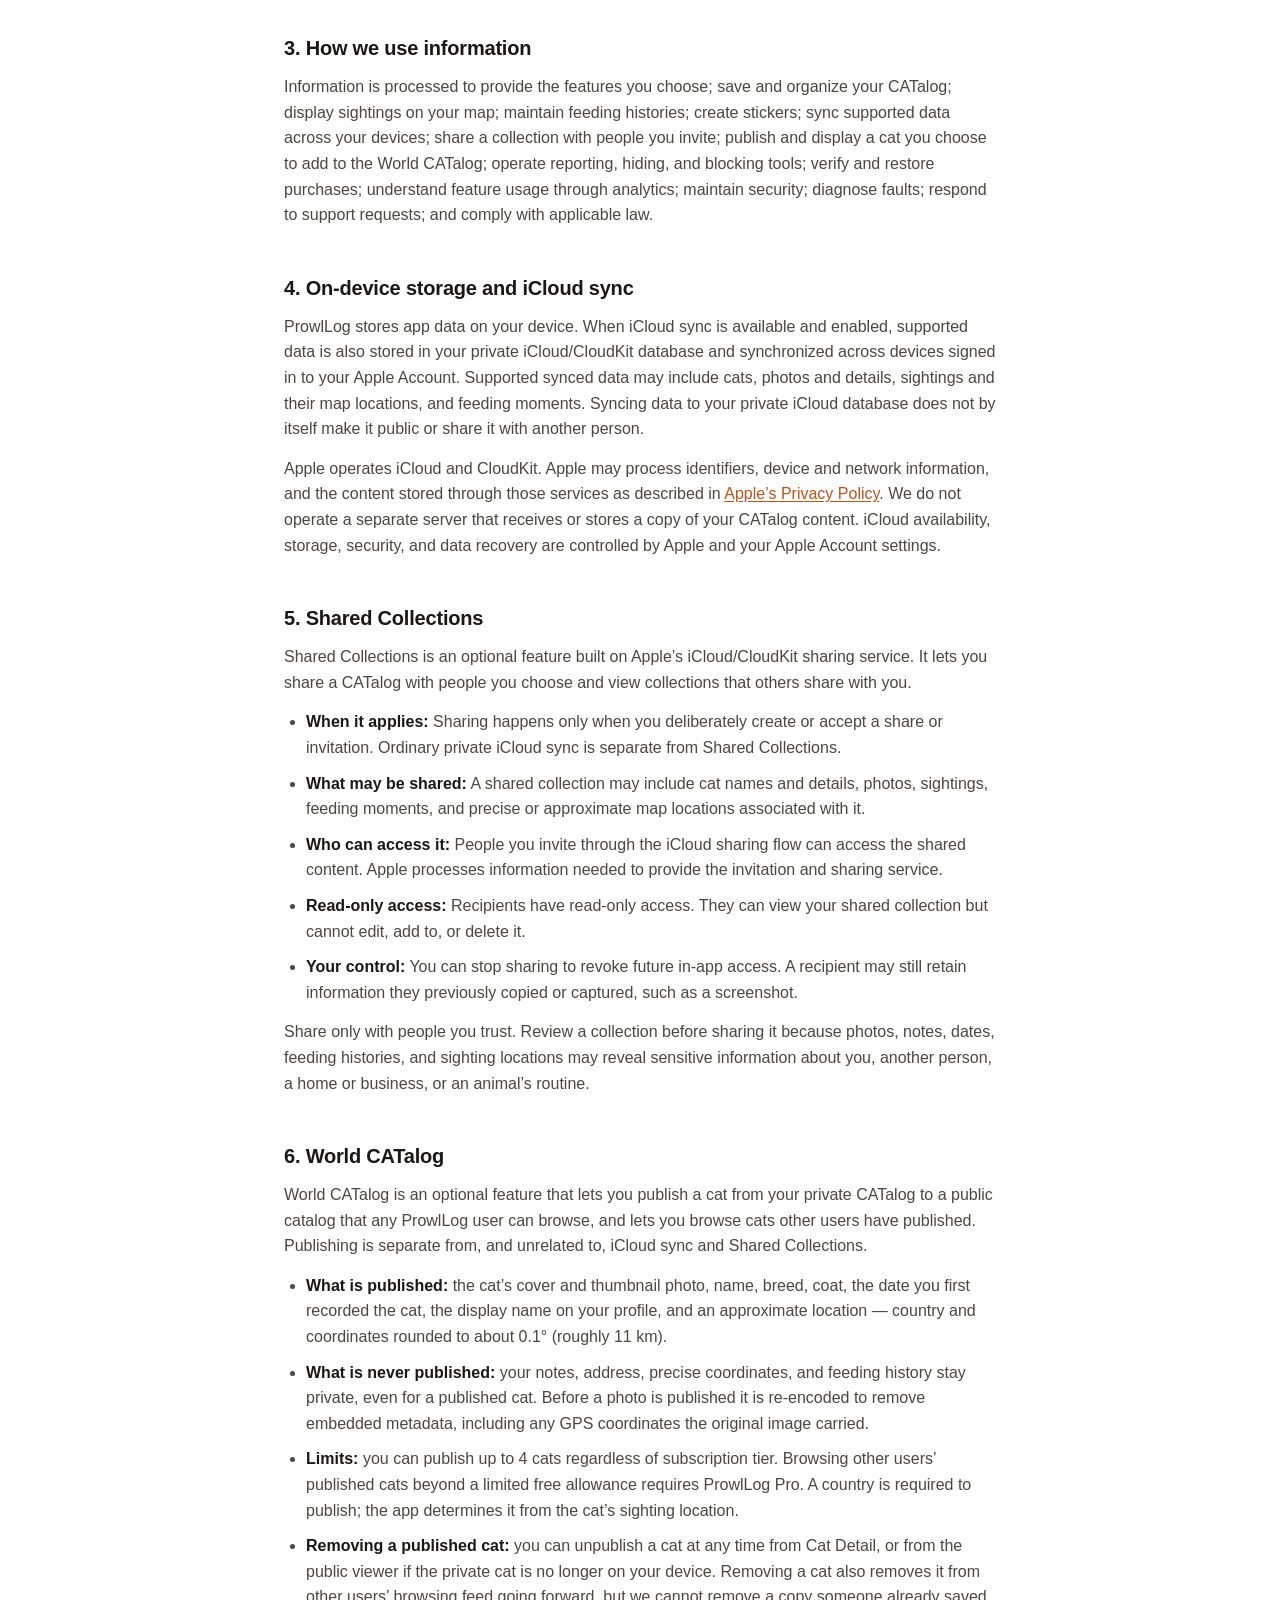
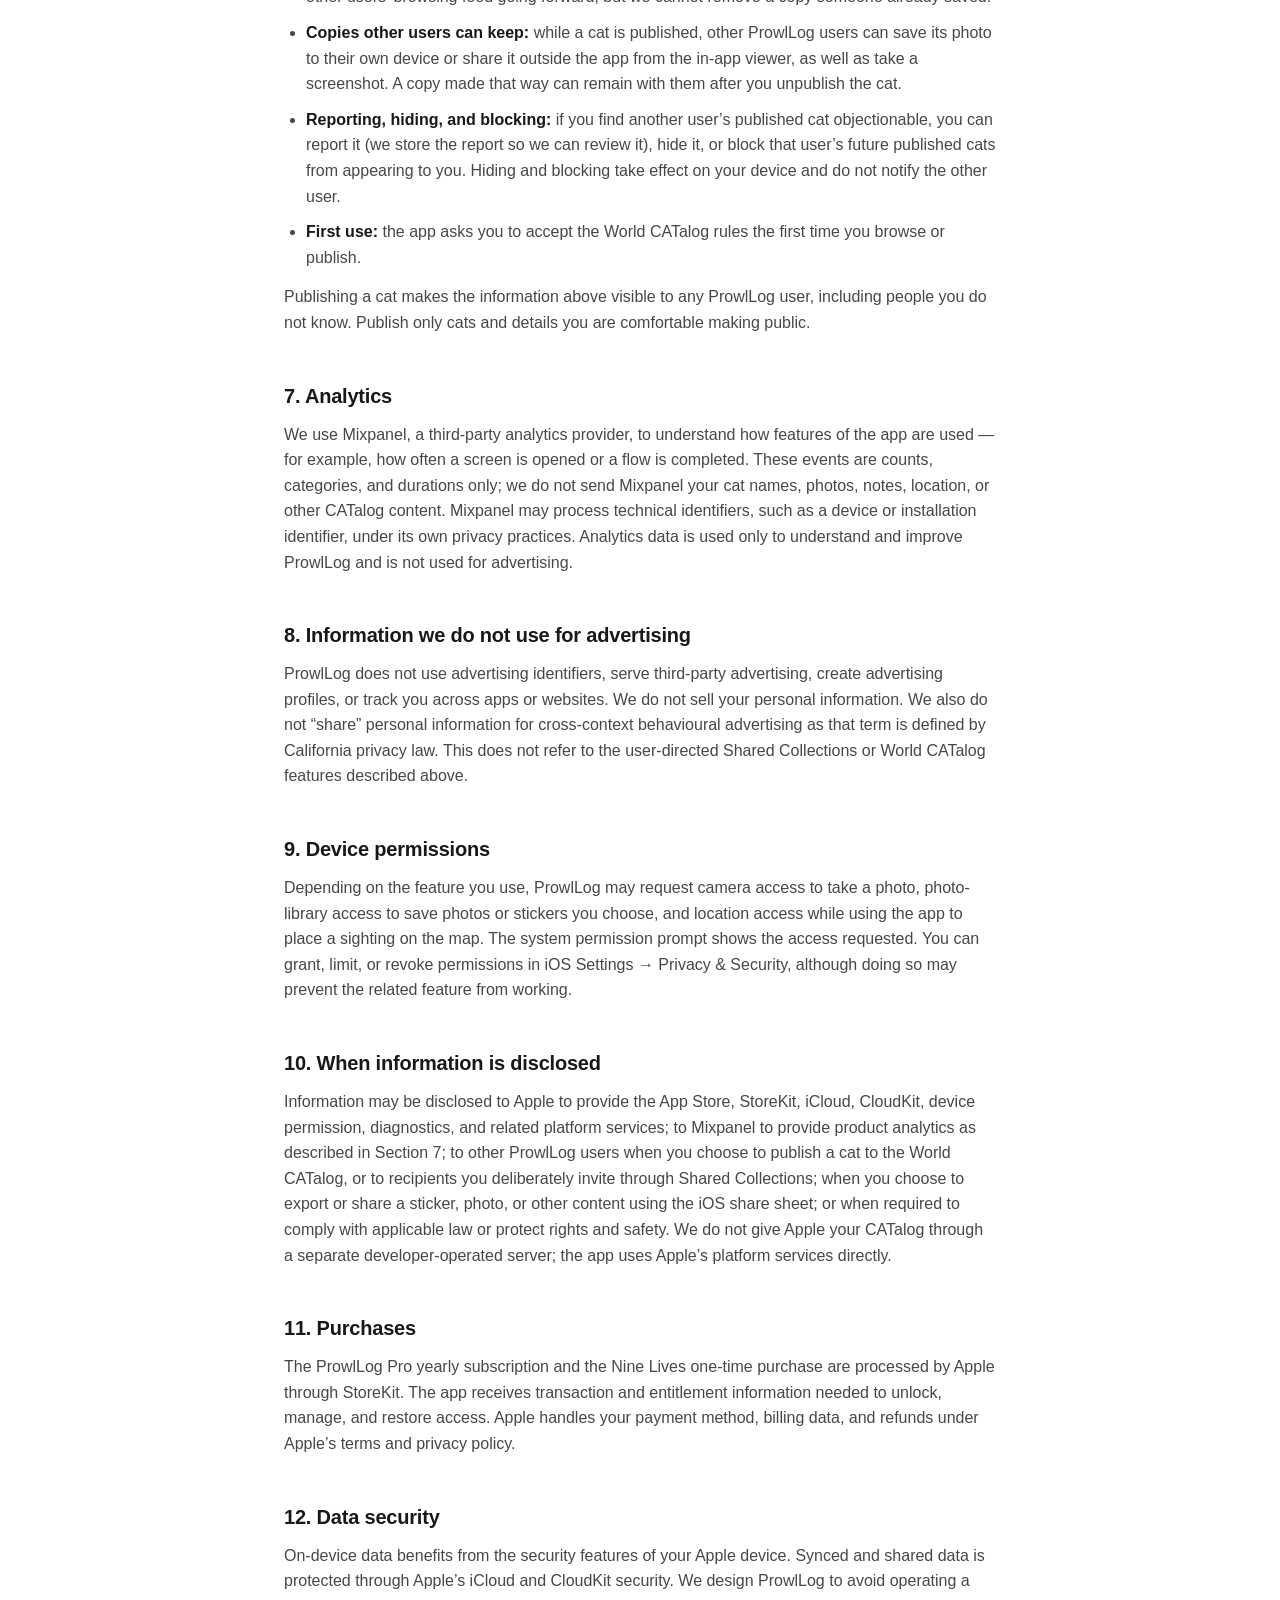
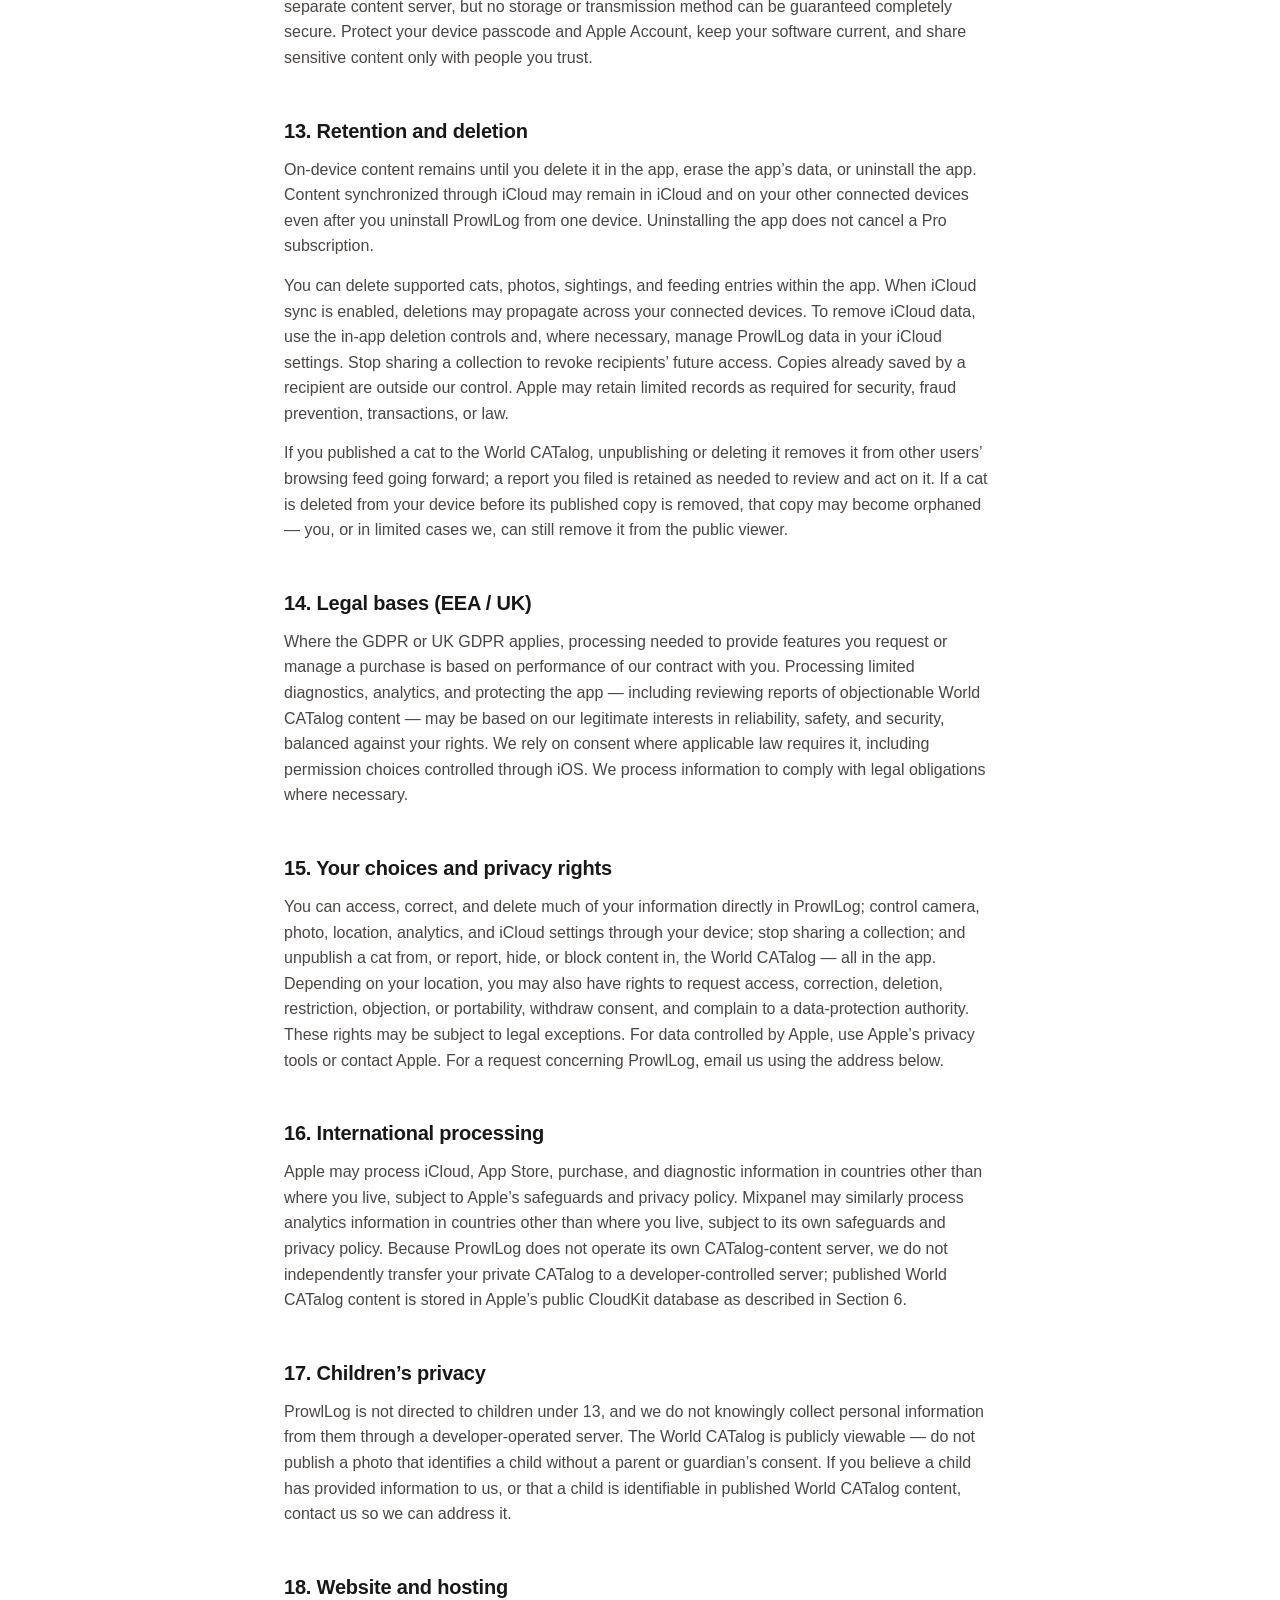
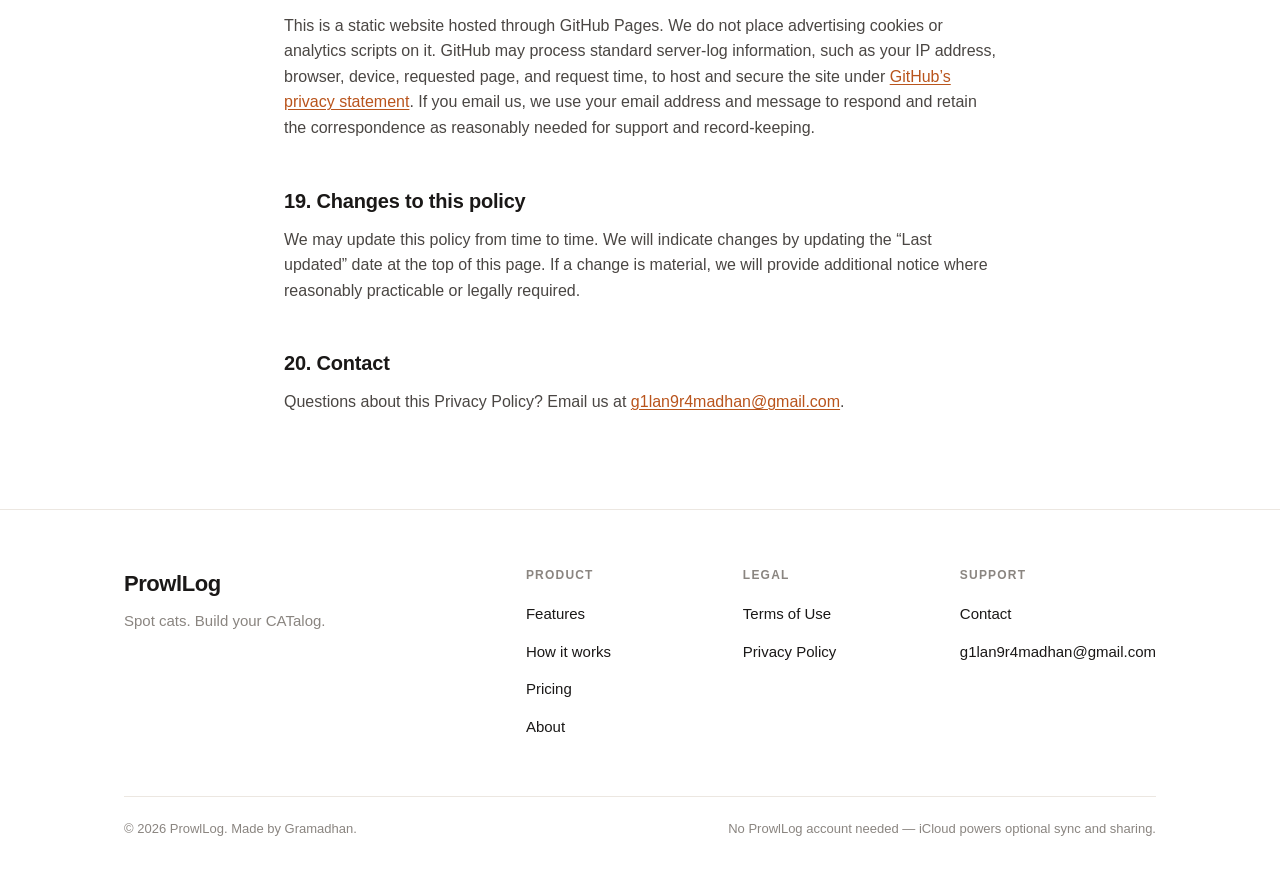
==== commit 01268dbe: "Remove monthly Pro plan; refresh World CATalog policy wording Pricing: drop the $2.99/month Pro card" ====
--- a/privacy.html
+++ b/privacy.html
@@ -59,19 +59,20 @@
         <li><strong>Camera, photos, and location:</strong> content and location accessed through iOS permissions
           only when needed for the feature you request.</li>
         <li><strong>Published World CATalog content:</strong> if you choose to publish a cat, a limited copy of
-          it — its cover and thumbnail photo, name, breed, coat, the date it was published, the display name
-          shown on your profile, and an approximate country and location rounded to about 0.1° (roughly 11 km)
-          — is stored in a public database that other ProwlLog users can browse. We never publish your notes,
-          address, precise coordinates, or feeding history for that cat.</li>
+          it — its cover and thumbnail photo, name, breed, coat, the date you first recorded the cat, the
+          display name shown on your profile, and an approximate country and location rounded to about 0.1°
+          (roughly 11 km) — is stored in a public database that other ProwlLog users can browse. We never
+          publish your notes, address, precise coordinates, or feeding history for that cat.</li>
         <li><strong>Content reports:</strong> if you report another user’s published cat, we receive the
           reported cat’s identifier and details of your report so we can review it.</li>
         <li><strong>Purchase information:</strong> product, transaction, and entitlement status supplied by
           Apple so the app can determine whether Pro features are unlocked. We do not receive your full payment
           card or bank-account details.</li>
-        <li><strong>Analytics:</strong> aggregated, non-identifying product-usage events — such as which
-          screens or features are used, and how often — processed through Mixpanel, our analytics provider, to
-          understand and improve the app. These events are not linked to your name, photos, or CATalog content.
-          See <a class="inline" href="#analytics">Section 7</a>.</li>
+        <li><strong>Analytics:</strong> product-usage events — such as which screens or features are used,
+          and how often — processed through Mixpanel, our analytics provider, to understand and improve the
+          app. These events are associated with a device or installation identifier so we can understand how the
+          app is used over time, but we never send Mixpanel your cat names, photos, notes, location, or other
+          CATalog content. See <a class="inline" href="#analytics">Section 7</a>.</li>
         <li><strong>Diagnostics:</strong> if you have chosen to share analytics or crash reports with developers
           through Apple, we may receive limited technical and diagnostic information to identify crashes and
           improve reliability.</li>
@@ -138,17 +139,20 @@
       </p>
       <ul class="legal__list">
         <li><strong>What is published:</strong> the cat’s cover and thumbnail photo, name, breed, coat, the
-          date it was published, the display name on your profile, and an approximate location — country and
-          coordinates rounded to about 0.1° (roughly 11 km).</li>
+          date you first recorded the cat, the display name on your profile, and an approximate location —
+          country and coordinates rounded to about 0.1° (roughly 11 km).</li>
         <li><strong>What is never published:</strong> your notes, address, precise coordinates, and feeding
-          history stay private, even for a published cat.</li>
+          history stay private, even for a published cat. Before a photo is published it is re-encoded to
+          remove embedded metadata, including any GPS coordinates the original image carried.</li>
         <li><strong>Limits:</strong> you can publish up to 4 cats regardless of subscription tier. Browsing
           other users’ published cats beyond a limited free allowance requires ProwlLog Pro. A country is
           required to publish; the app determines it from the cat’s sighting location.</li>
         <li><strong>Removing a published cat:</strong> you can unpublish a cat at any time from Cat Detail, or
           from the public viewer if the private cat is no longer on your device. Removing a cat also removes it
-          from other users’ browsing feed going forward, but we cannot remove a copy someone already saved, such
-          as a screenshot.</li>
+          from other users’ browsing feed going forward, but we cannot remove a copy someone already saved.</li>
+        <li><strong>Copies other users can keep:</strong> while a cat is published, other ProwlLog users can
+          save its photo to their own device or share it outside the app from the in-app viewer, as well as take
+          a screenshot. A copy made that way can remain with them after you unpublish the cat.</li>
         <li><strong>Reporting, hiding, and blocking:</strong> if you find another user’s published cat
           objectionable, you can report it (we store the report so we can review it), hide it, or block that
           user’s future published cats from appearing to you. Hiding and blocking take effect on your device and
@@ -202,7 +206,7 @@
 
       <h2>11. Purchases</h2>
       <p>
-        ProwlLog Pro subscriptions and the Nine Lives one-time purchase are processed by Apple through StoreKit.
+        The ProwlLog Pro yearly subscription and the Nine Lives one-time purchase are processed by Apple through StoreKit.
         The app receives transaction and entitlement information needed to unlock, manage, and restore access.
         Apple handles your payment method, billing data, and refunds under Apple’s terms and privacy policy.
       </p>
--- a/styles.css
+++ b/styles.css
@@ -216,7 +216,7 @@
 .step p { margin: 0; color: var(--ink-soft); font-size: 15px; }
 
 /* ---------- Pricing ---------- */
-.pricing { display: grid; grid-template-columns: repeat(3, 1fr); gap: 22px; max-width: 1040px; margin: 0 auto; }
+.pricing { display: grid; grid-template-columns: repeat(2, 1fr); gap: 22px; max-width: 720px; margin: 0 auto; }
 .plan {
   background: var(--bg-card);
   border: 1px solid var(--line);
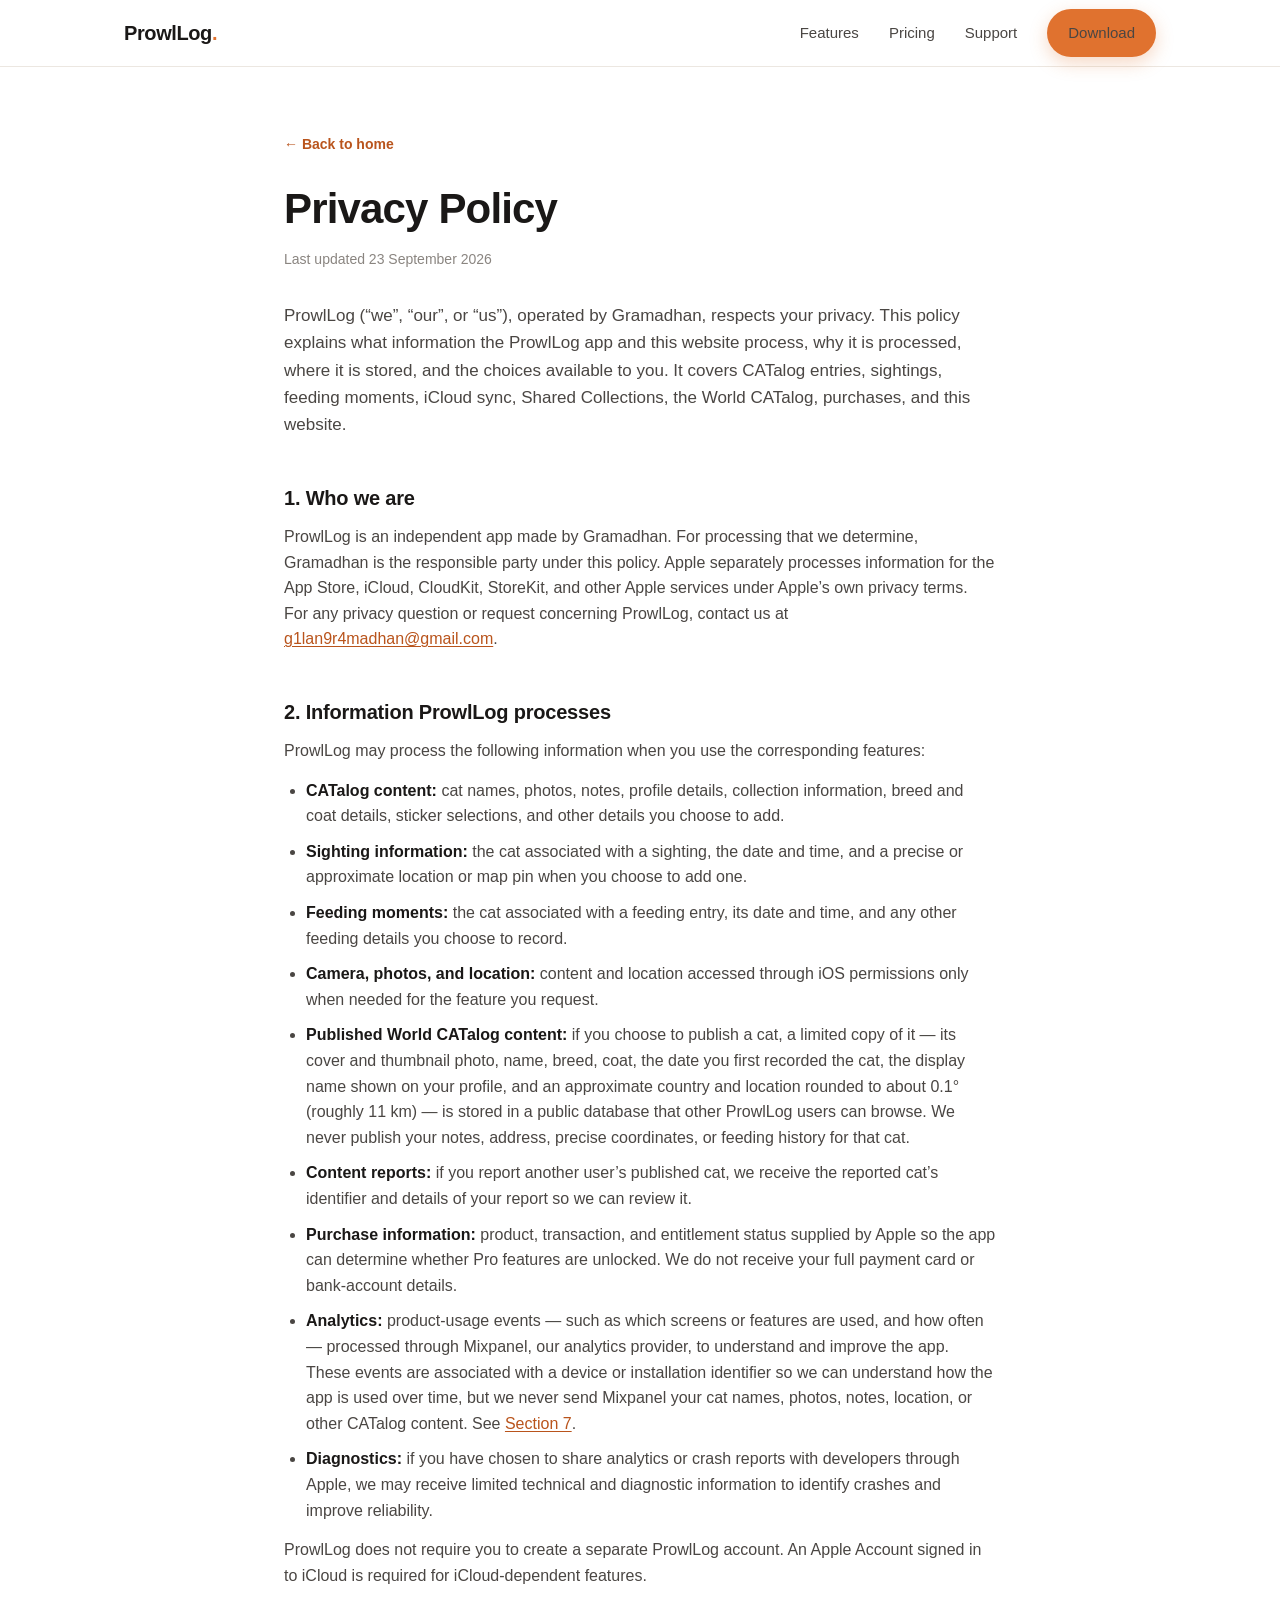
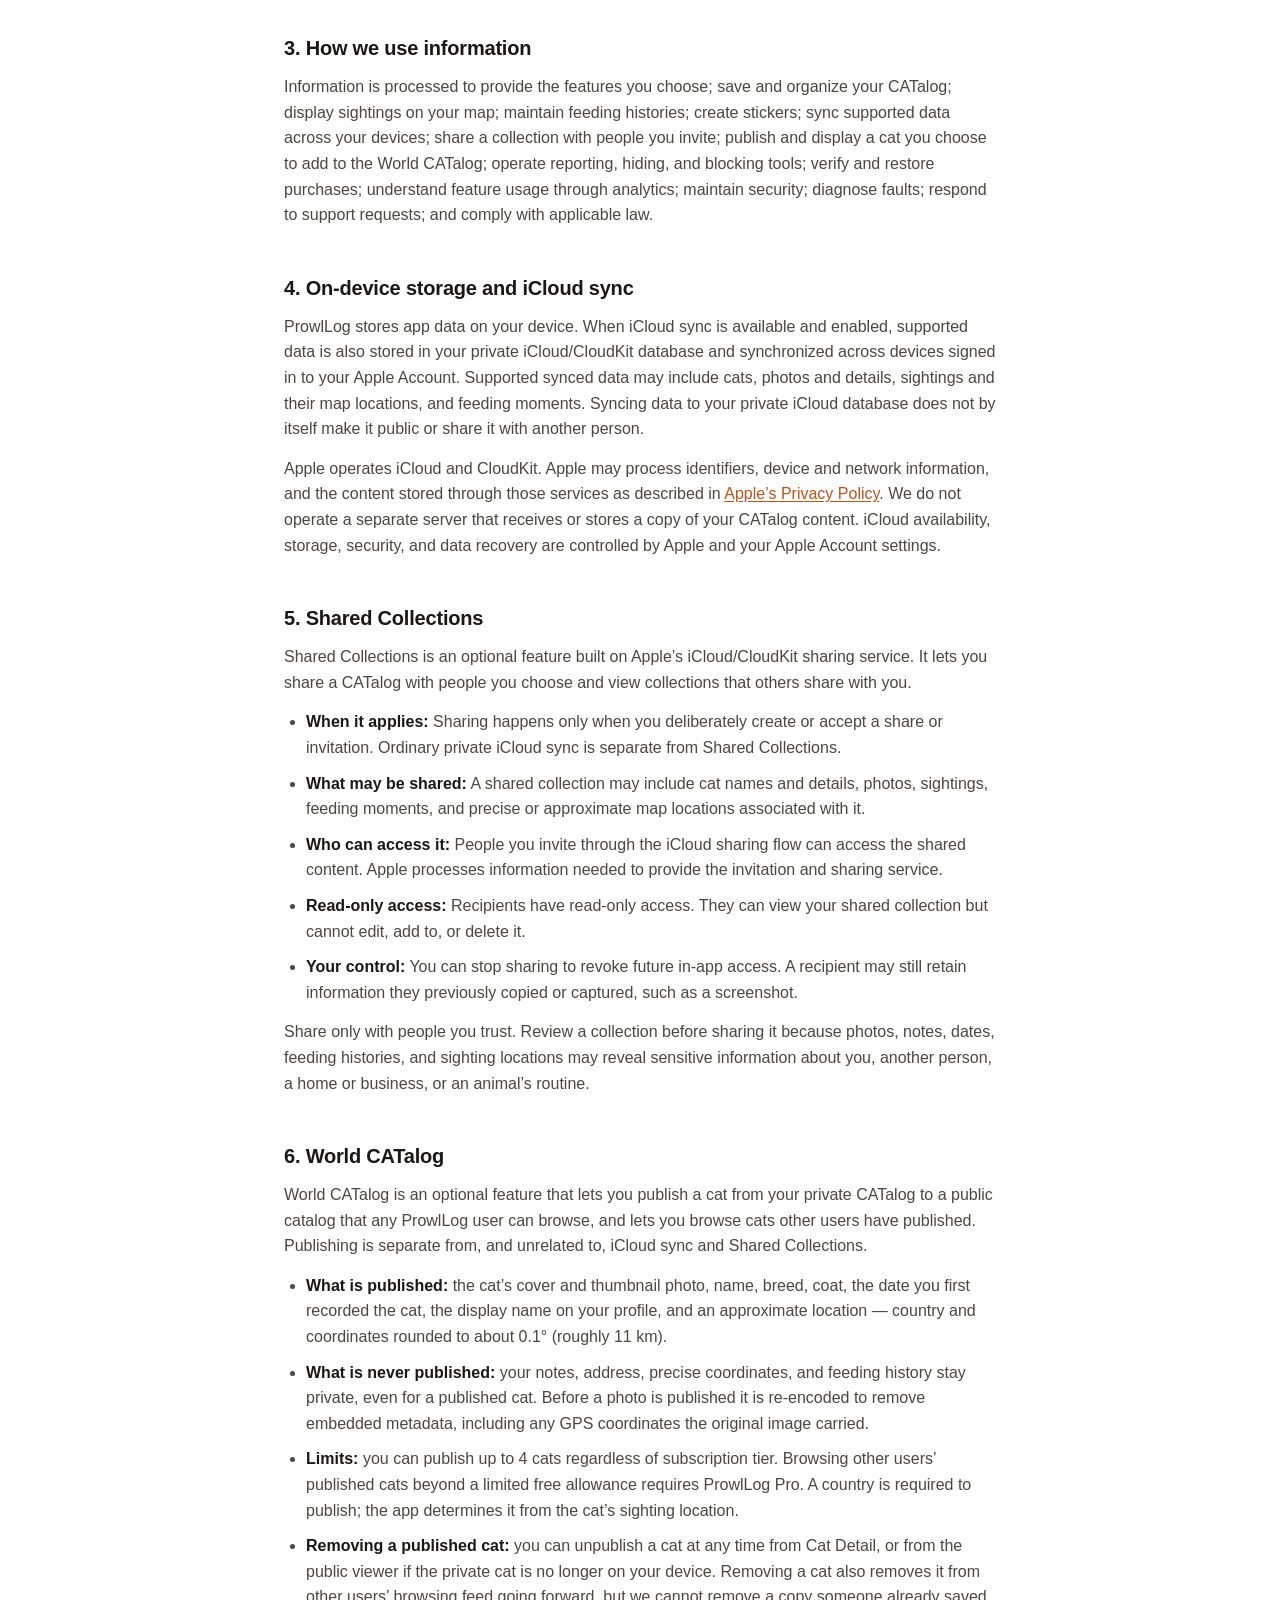
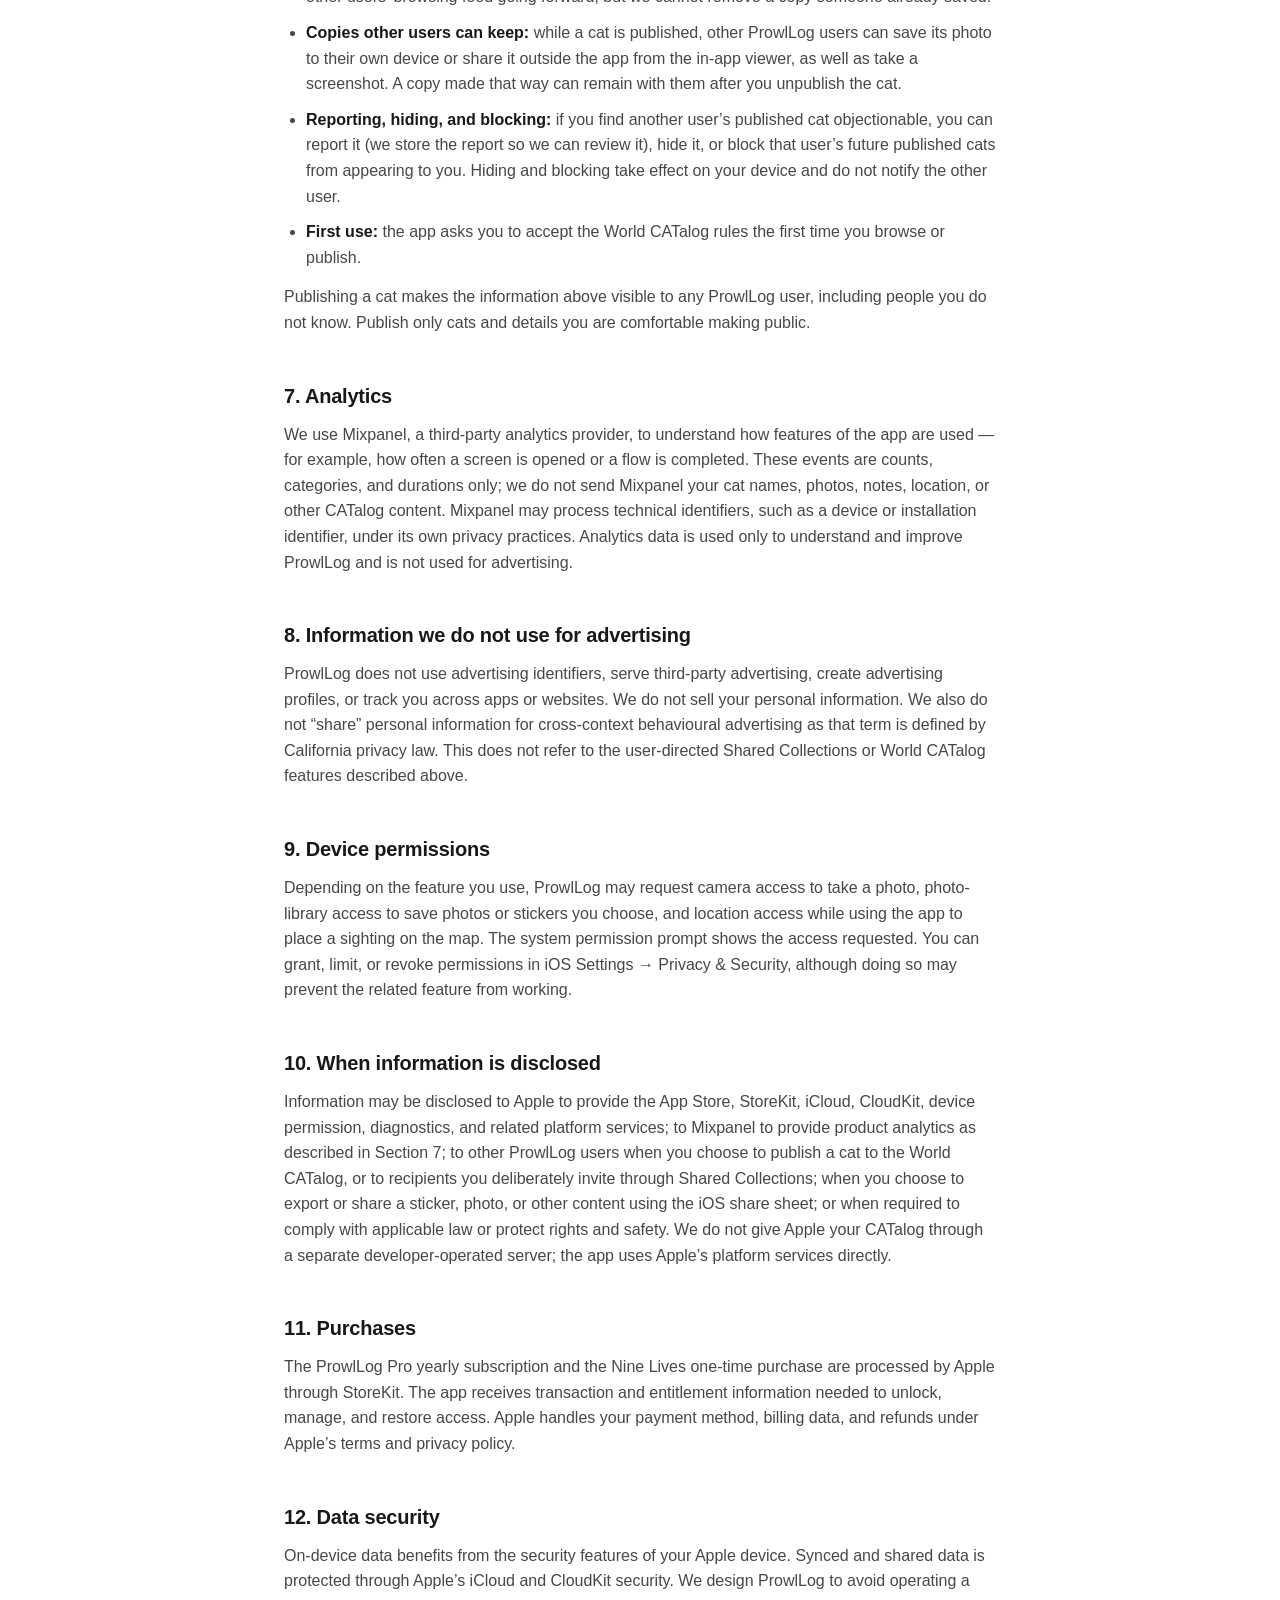
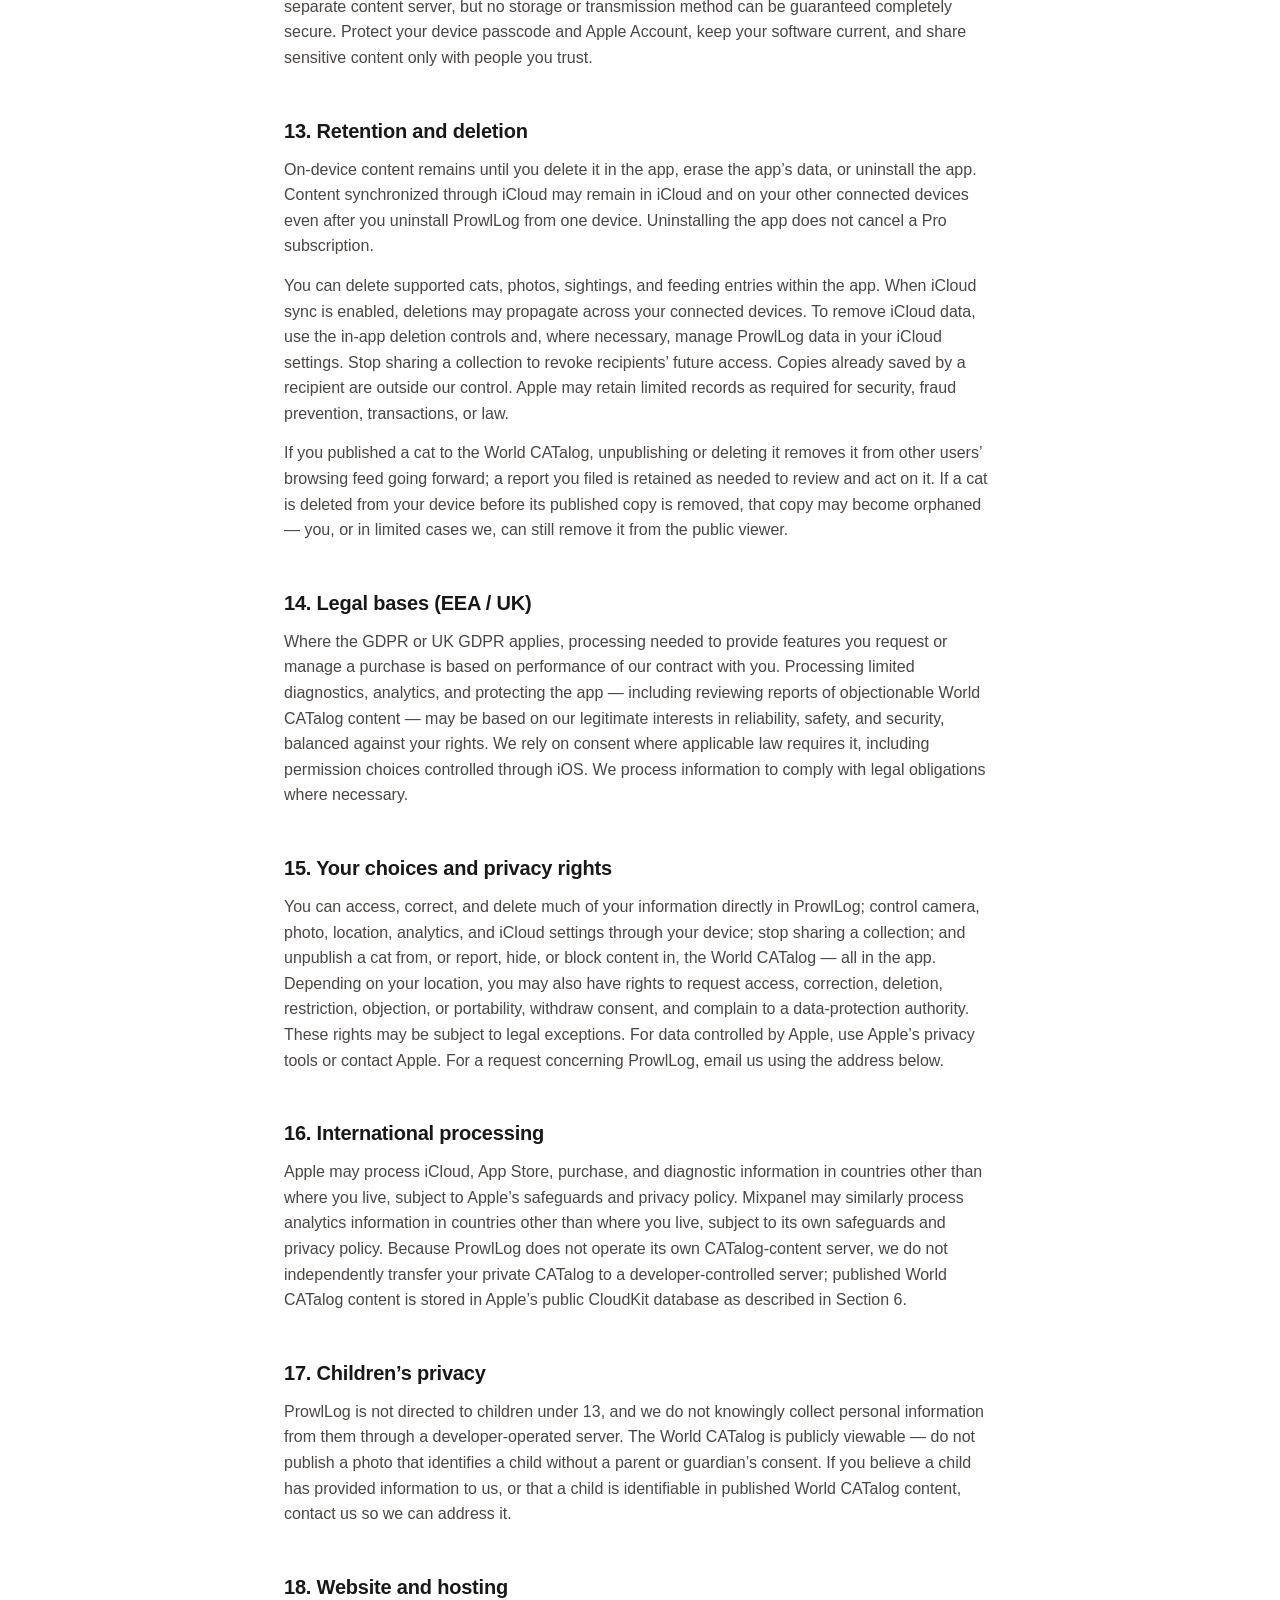
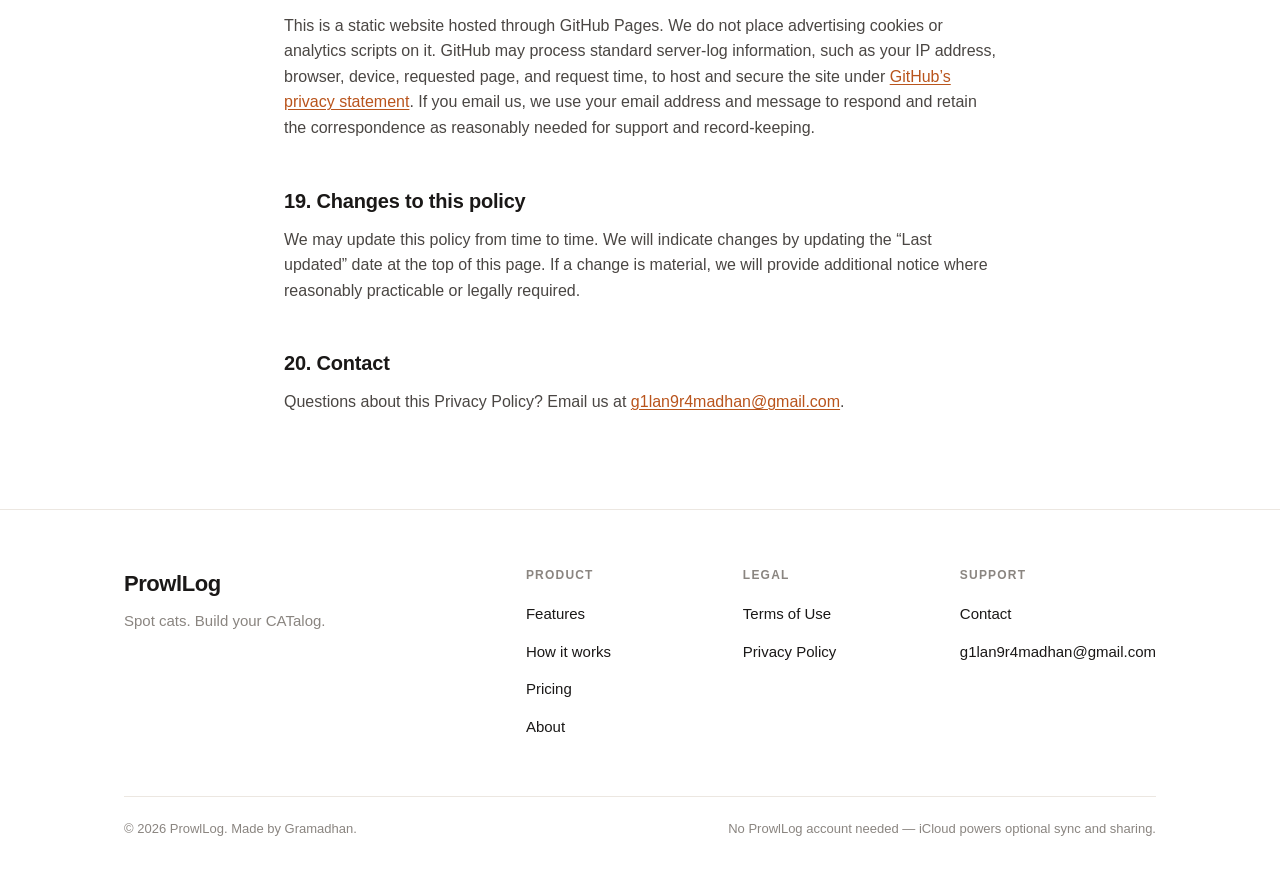
==== commit 081991e0: "Refresh features and wording for the App Store release The site still described ProwlLog at early re" ====
--- a/privacy.html
+++ b/privacy.html
@@ -51,7 +51,7 @@
       </p>
       <ul class="legal__list">
         <li><strong>CATalog content:</strong> cat names, photos, notes, profile details, collection information,
-          badges, sticker selections, and other details you choose to add.</li>
+          breed and coat details, sticker selections, and other details you choose to add.</li>
         <li><strong>Sighting information:</strong> the cat associated with a sighting, the date and time, and a
           precise or approximate location or map pin when you choose to add one.</li>
         <li><strong>Feeding moments:</strong> the cat associated with a feeding entry, its date and time, and any
